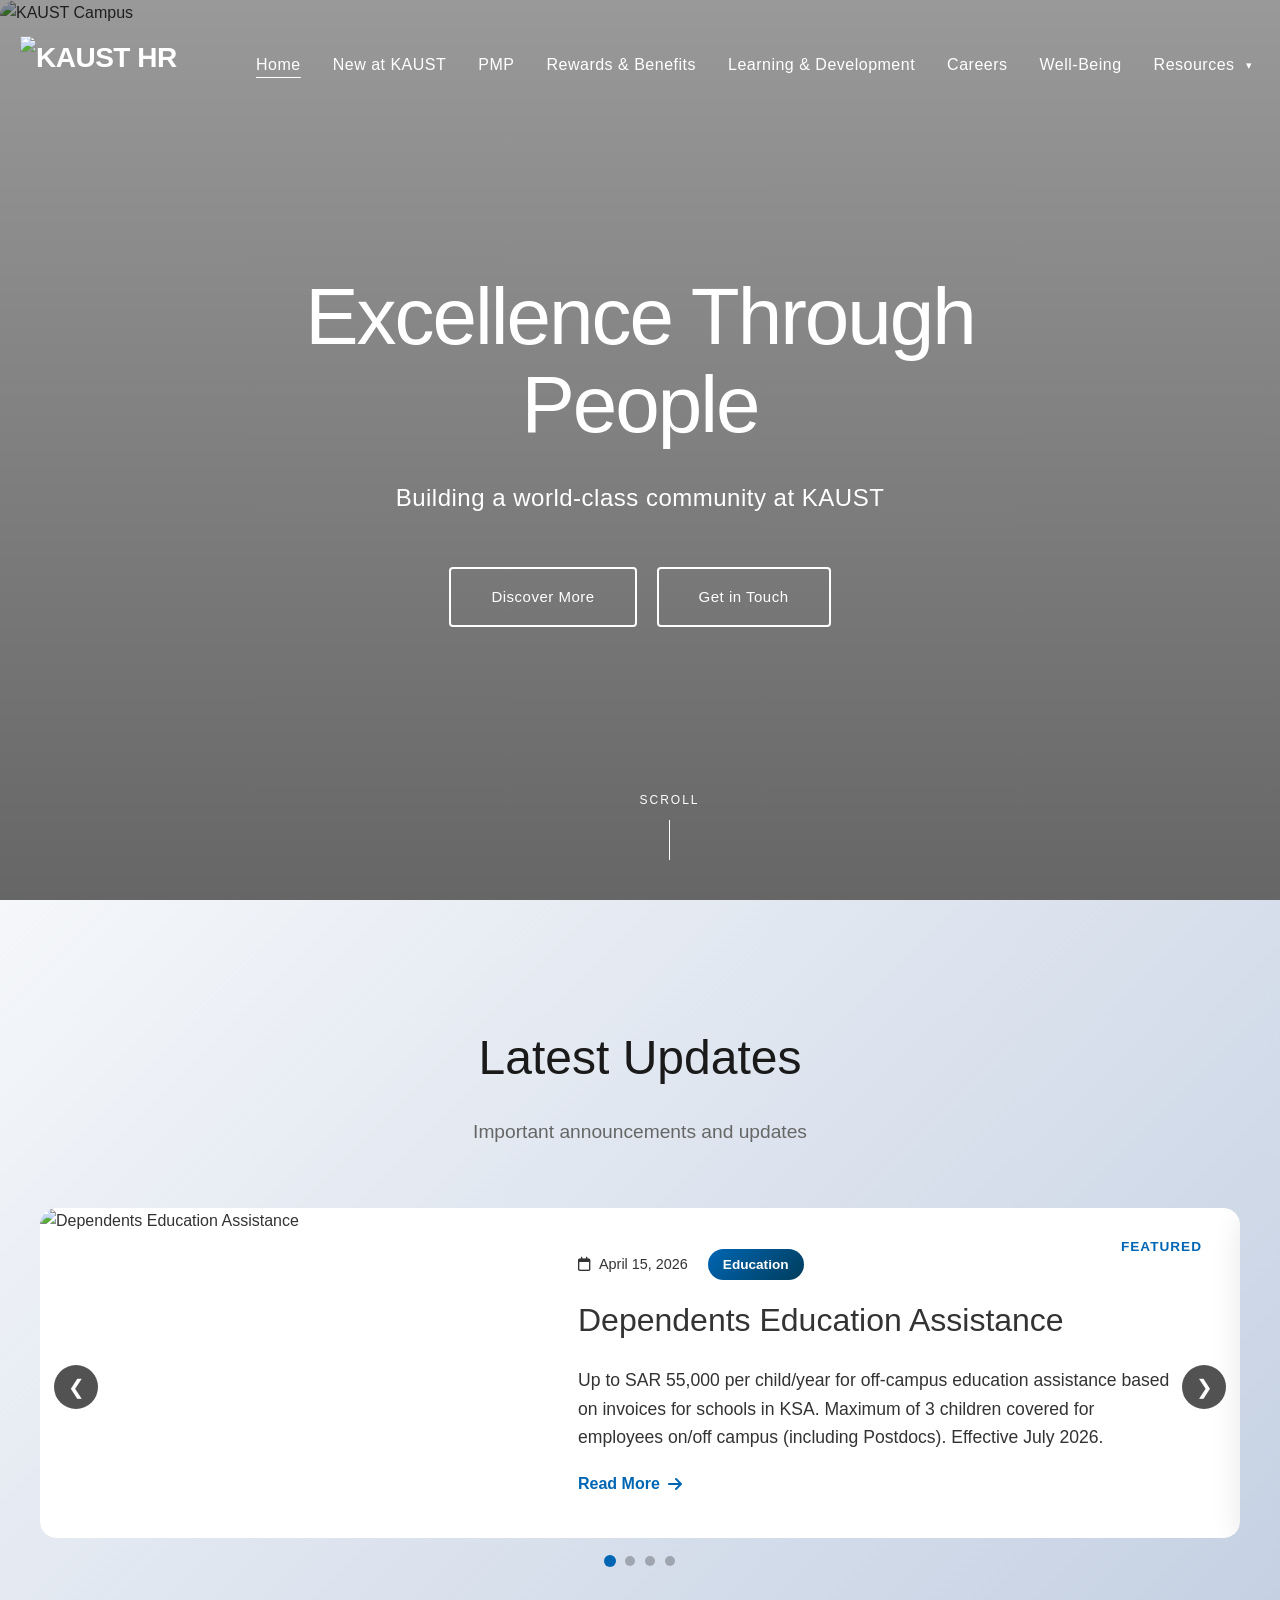
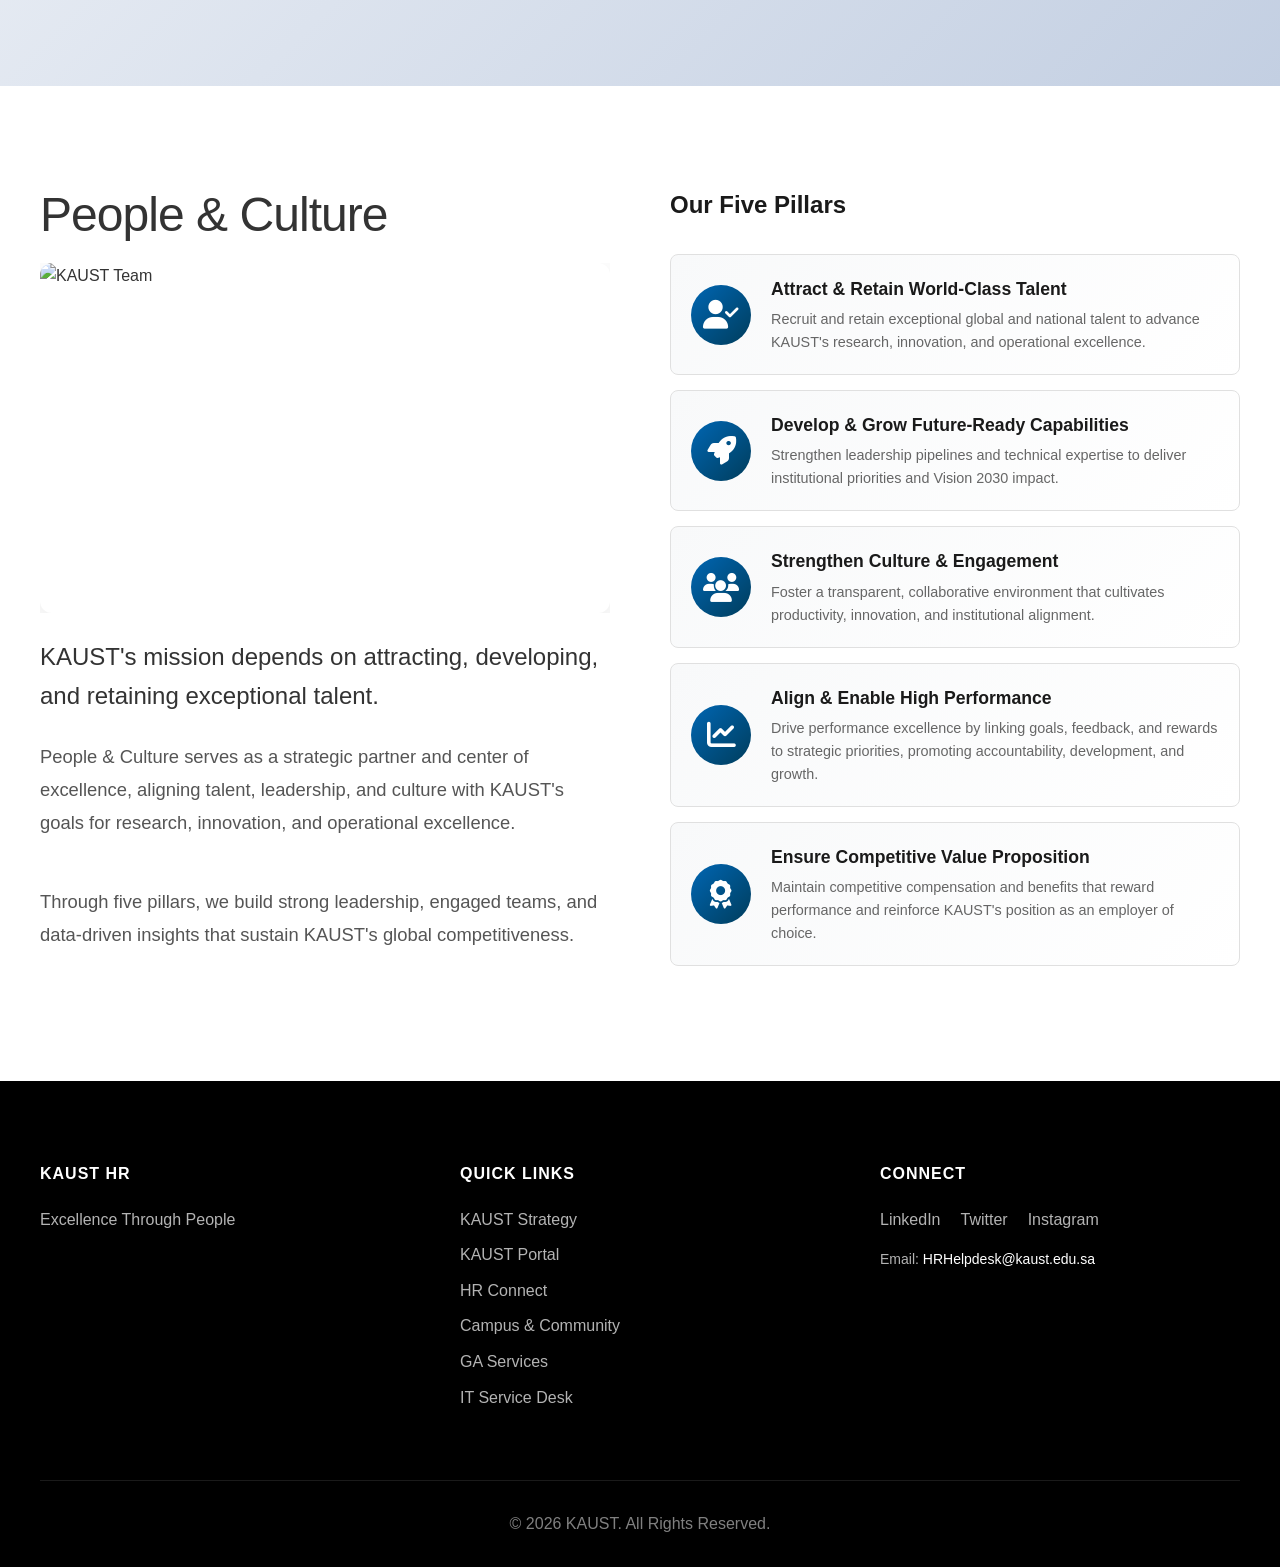
==== index.html @ c0e27697 "Add files via upload" ====
<!DOCTYPE html>
<html lang="en">
<head>
    <meta charset="UTF-8">
    <meta name="viewport" content="width=device-width, initial-scale=1.0">
    <meta name="description" content="KAUST Human Resources - Excellence Through People">
    <title>KAUST HR | Excellence Through People</title>
    <link rel="stylesheet" href="assets/css/style.css">
    <link rel="stylesheet" href="https://cdnjs.cloudflare.com/ajax/libs/font-awesome/6.4.0/css/all.min.css">
    <link href="https://unpkg.com/aos@2.3.1/dist/aos.css" rel="stylesheet">
</head>
<body>
    <!-- Navigation -->
    <nav class="nav" id="navbar">
        <div class="nav-container">
            <a href="index.html" class="nav-logo"><img src="https://hr.kaust.edu.sa/wp-content/uploads/2020/01/HR_170803_Human-Resources-Logo-Lockup_Colored-e1578895848837.png" alt="KAUST HR" class="nav-logo-img"></a>
            <button class="nav-toggle" id="nav-toggle">
                <span></span>
                <span></span>
                <span></span>
            </button>
            <ul class="nav-menu" id="nav-menu">
                <li><a href="index.html" class="nav-link active">Home</a></li>
                <li><a href="new-at-kaust.html" class="nav-link">New at KAUST</a></li>
                <li><a href="performance-management.html" class="nav-link">PMP</a></li>
                <li><a href="rewards-benefits.html" class="nav-link">Rewards & Benefits</a></li>
                <li><a href="learning-development.html" class="nav-link">Learning & Development</a></li>
                <li><a href="careers.html" class="nav-link">Careers</a></li>
                <li><a href="well-being.html" class="nav-link">Well-Being</a></li>
                <li class="nav-item-dropdown">
                    <button type="button" class="nav-link nav-dropdown-btn" id="resources-toggle" aria-expanded="false" aria-controls="resources-panel" aria-haspopup="true">
                        Resources <span class="nav-dropdown-chevron" aria-hidden="true">▾</span>
                    </button>
                    <div class="nav-dropdown-panel" id="resources-panel" aria-label="Resources">
                        <div class="nav-dropdown-panel-inner">
                            <a href="hr-business-partners.html" class="nav-dropdown-item">HR Business Partners</a>
                            <a href="departments.html" class="nav-dropdown-item">HR Function</a>
                            <a href="manager-development.html" class="nav-dropdown-item">Manager Development</a>
                        </div>
                    </div>
                </li>
            </ul>
        </div>
    </nav>

    <!-- Hero Section -->
    <section class="hero">
        <div class="hero-background">
            <img src="pics_provided/54954809521_756c3fc832_o.jpg" alt="KAUST Campus" class="hero-img">
            <div class="hero-overlay"></div>
        </div>
        <div class="hero-content">
            <h1 class="hero-title" data-aos="fade-up" data-aos-duration="1200">Excellence Through People</h1>
            <p class="hero-subtitle" data-aos="fade-up" data-aos-delay="300" data-aos-duration="1200">
                Building a world-class community at KAUST
            </p>
            <div class="hero-cta" data-aos="fade-up" data-aos-delay="600">
                <a href="#discover" class="btn btn-primary">Discover More</a>
                <a href="mailto:HRHelpdesk@kaust.edu.sa" class="btn btn-outline">Get in Touch</a>
            </div>
        </div>
        <div class="scroll-indicator" data-aos="fade-in" data-aos-delay="1200">
            <span>Scroll</span>
            <div class="scroll-line"></div>
        </div>
    </section>

    <!-- Announcements Section -->
    <section class="announcements-section">
        <div class="container">
            <div class="section-header" data-aos="fade-up">
                <h2>Latest Updates</h2>
                <p>Important announcements and updates</p>
            </div>

            <div class="rewards-carousel" id="rewards-updates-carousel" aria-label="Latest updates carousel">
                <button class="rewards-carousel-btn prev" type="button" aria-label="Previous update">&#10094;</button>
                <div class="rewards-carousel-viewport">
                    <div class="rewards-carousel-track">
                <!-- Featured Announcement -->
                <div class="announcement-card featured" data-aos="fade-up">
                    <div class="announcement-badge">Featured</div>
                    <div class="announcement-image">
                        <img src="pics_provided/42330989292_1ba2d6c37a_o.jpg" alt="Dependents Education Assistance">
                    </div>
                    <div class="announcement-content">
                        <div class="announcement-meta">
                            <span class="date"><i class="far fa-calendar"></i> April 15, 2026</span>
                            <span class="category">Education</span>
                        </div>
                        <h3>Dependents Education Assistance</h3>
                        <p>Up to SAR 55,000 per child/year for off-campus education assistance based on invoices for schools in KSA. Maximum of 3 children covered for employees on/off campus (including Postdocs). Effective July 2026.</p>
                        <a href="#" class="read-more">Read More <i class="fas fa-arrow-right"></i></a>
                    </div>
                </div>

                <!-- Regular Announcements -->
                <div class="announcement-card" data-aos="fade-up" data-aos-delay="100">
                    <div class="announcement-image">
                        <img src="pics_provided/53577226567_39f76f0c1a_o.jpg" alt="Parents Medical Insurance">
                    </div>
                    <div class="announcement-content">
                        <div class="announcement-meta">
                            <span class="date"><i class="far fa-calendar"></i> April 15, 2026</span>
                            <span class="category">Healthcare</span>
                        </div>
                        <h3>Parents Medical Insurance</h3>
                        <p>Effective July 2026, full local BUPA coverage for parents of KAUST full-time Saudi employees residing in the Kingdom.</p>
                        <a href="#" class="read-more">Read More <i class="fas fa-arrow-right"></i></a>
                    </div>
                </div>

                <div class="announcement-card" data-aos="fade-up" data-aos-delay="200">
                    <div class="announcement-image">
                        <img src="pics_provided/13305432224_5dd9b2866d_o.jpg" alt="Savings Program">
                    </div>
                    <div class="announcement-content">
                        <div class="announcement-meta">
                            <span class="date"><i class="far fa-calendar"></i> April 15, 2026</span>
                            <span class="category">Financial</span>
                        </div>
                        <h3>Savings Program</h3>
                        <p>KAUST's contribution will now be paid annually as a lumpsum starting July 2027. Effective July 2026, no more monthly deductions.</p>
                        <a href="#" class="read-more">Read More <i class="fas fa-arrow-right"></i></a>
                    </div>
                </div>

                <div class="announcement-card" data-aos="fade-up" data-aos-delay="300">
                    <div class="announcement-image">
                        <img src="pics_provided/20842800563_2422efbf2f_o.jpg" alt="Competitive Adjustment Allowance">
                    </div>
                    <div class="announcement-content">
                        <div class="announcement-meta">
                            <span class="date"><i class="far fa-calendar"></i> April 15, 2026</span>
                            <span class="category">Compensation</span>
                        </div>
                        <h3>Competitive Adjustment Allowance</h3>
                        <p>Eligible employees receive a 30% allowance regardless of nationality. Mid-point cap removed. Effective July 1, 2026.</p>
                        <a href="#" class="read-more">Read More <i class="fas fa-arrow-right"></i></a>
                    </div>
                </div>
                    </div>
                </div>
                <button class="rewards-carousel-btn next" type="button" aria-label="Next update">&#10095;</button>
                <div class="rewards-carousel-dots" aria-label="Carousel pagination"></div>
            </div>
        </div>
    </section>

    <!-- People & Culture Section -->
    <section class="vision" id="discover" style="padding: 100px 0;">
        <div class="container">
            <div style="display: grid; grid-template-columns: 1fr 1fr; gap: 60px; align-items: stretch;">
                
                <!-- Left Column: People & Culture -->
                <div data-aos="fade-right" data-aos-duration="1000">
                    <h2 class="section-title" style="margin-bottom: 20px;">People & Culture</h2>
                    
                    <!-- Image after header -->
                    <div class="vision-image" style="margin-bottom: 25px; height: 350px; overflow: hidden;">
                        <img src="pics_provided/52717176810_f74d5f300f_o.jpg" alt="KAUST Team" style="width: 100%; height: 100%; object-fit: cover; border-radius: 12px; box-shadow: 0 10px 40px rgba(0,0,0,0.1);">
                    </div>
                    
                    <p class="section-lead" style="margin-bottom: 25px;">
                        KAUST's mission depends on attracting, developing, and retaining exceptional talent.
                    </p>
                    
                    <p style="font-size: 1.15rem; line-height: 1.8; color: #555; margin-bottom: 20px;">
                        People & Culture serves as a strategic partner and center of excellence, aligning talent, leadership, and culture with KAUST's goals for research, innovation, and operational excellence.
                    </p>
                    
                    <br>
                    
                    <p style="font-size: 1.15rem; line-height: 1.8; color: #555; margin-bottom: 30px;">
                        Through five pillars, we build strong leadership, engaged teams, and data-driven insights that sustain KAUST's global competitiveness.
                    </p>
                </div>

                <!-- Right Column: Five Pillars -->
                <div data-aos="fade-left" data-aos-duration="1000">
                    <h3 style="font-size: 1.5rem; margin-bottom: 30px; color: #1a1a1a; font-weight: 600;">Our Five Pillars</h3>
                    
                    <!-- Pillar 1 -->
                    <div style="display: flex; align-items: center; gap: 20px; padding: 20px; background: linear-gradient(135deg, #f8f9fa 0%, #ffffff 100%); border: 1px solid #e0e0e0; border-radius: 8px; margin-bottom: 15px; transition: all 0.3s ease;">
                        <div class="benefit-icon" style="margin: 0; width: 60px; height: 60px; min-width: 60px;">
                            <i class="fas fa-user-check" style="font-size: 1.8rem; color: #fff;"></i>
                        </div>
                        <div style="flex: 1;">
                            <h4 style="font-size: 1.1rem; margin-bottom: 5px; color: #1a1a1a; font-weight: 600;">Attract & Retain World-Class Talent</h4>
                            <p style="margin: 0; font-size: 0.9rem; line-height: 1.6; color: #666;">Recruit and retain exceptional global and national talent to advance KAUST's research, innovation, and operational excellence.</p>
                        </div>
                    </div>

                    <!-- Pillar 2 -->
                    <div style="display: flex; align-items: center; gap: 20px; padding: 20px; background: linear-gradient(135deg, #f8f9fa 0%, #ffffff 100%); border: 1px solid #e0e0e0; border-radius: 8px; margin-bottom: 15px; transition: all 0.3s ease;">
                        <div class="benefit-icon" style="margin: 0; width: 60px; height: 60px; min-width: 60px;">
                            <i class="fas fa-rocket" style="font-size: 1.8rem; color: #fff;"></i>
                        </div>
                        <div style="flex: 1;">
                            <h4 style="font-size: 1.1rem; margin-bottom: 5px; color: #1a1a1a; font-weight: 600;">Develop & Grow Future-Ready Capabilities</h4>
                            <p style="margin: 0; font-size: 0.9rem; line-height: 1.6; color: #666;">Strengthen leadership pipelines and technical expertise to deliver institutional priorities and Vision 2030 impact.</p>
                        </div>
                    </div>

                    <!-- Pillar 3 -->
                    <div style="display: flex; align-items: center; gap: 20px; padding: 20px; background: linear-gradient(135deg, #f8f9fa 0%, #ffffff 100%); border: 1px solid #e0e0e0; border-radius: 8px; margin-bottom: 15px; transition: all 0.3s ease;">
                        <div class="benefit-icon" style="margin: 0; width: 60px; height: 60px; min-width: 60px;">
                            <i class="fas fa-users" style="font-size: 1.8rem; color: #fff;"></i>
                        </div>
                        <div style="flex: 1;">
                            <h4 style="font-size: 1.1rem; margin-bottom: 5px; color: #1a1a1a; font-weight: 600;">Strengthen Culture & Engagement</h4>
                            <p style="margin: 0; font-size: 0.9rem; line-height: 1.6; color: #666;">Foster a transparent, collaborative environment that cultivates productivity, innovation, and institutional alignment.</p>
                        </div>
                    </div>

                    <!-- Pillar 4 -->
                    <div style="display: flex; align-items: center; gap: 20px; padding: 20px; background: linear-gradient(135deg, #f8f9fa 0%, #ffffff 100%); border: 1px solid #e0e0e0; border-radius: 8px; margin-bottom: 15px; transition: all 0.3s ease;">
                        <div class="benefit-icon" style="margin: 0; width: 60px; height: 60px; min-width: 60px;">
                            <i class="fas fa-chart-line" style="font-size: 1.8rem; color: #fff;"></i>
                        </div>
                        <div style="flex: 1;">
                            <h4 style="font-size: 1.1rem; margin-bottom: 5px; color: #1a1a1a; font-weight: 600;">Align & Enable High Performance</h4>
                            <p style="margin: 0; font-size: 0.9rem; line-height: 1.6; color: #666;">Drive performance excellence by linking goals, feedback, and rewards to strategic priorities, promoting accountability, development, and growth.</p>
                        </div>
                    </div>

                    <!-- Pillar 5 -->
                    <div style="display: flex; align-items: center; gap: 20px; padding: 20px; background: linear-gradient(135deg, #f8f9fa 0%, #ffffff 100%); border: 1px solid #e0e0e0; border-radius: 8px; transition: all 0.3s ease;">
                        <div class="benefit-icon" style="margin: 0; width: 60px; height: 60px; min-width: 60px;">
                            <i class="fas fa-award" style="font-size: 1.8rem; color: #fff;"></i>
                        </div>
                        <div style="flex: 1;">
                            <h4 style="font-size: 1.1rem; margin-bottom: 5px; color: #1a1a1a; font-weight: 600;">Ensure Competitive Value Proposition</h4>
                            <p style="margin: 0; font-size: 0.9rem; line-height: 1.6; color: #666;">Maintain competitive compensation and benefits that reward performance and reinforce KAUST's position as an employer of choice.</p>
                        </div>
                    </div>

                </div>

            </div>
        </div>
    </section>

    <!-- Footer -->
    <footer class="footer">
        <div class="container">
            <div class="footer-content">
                <div class="footer-section">
                    <h4>KAUST HR</h4>
                    <p>Excellence Through People</p>
                </div>
                <div class="footer-section">
                    <h4>Quick Links</h4>
                    <ul>
                        <li><a href="https://www.kaust.edu.sa/en/about/our-strategy" target="_blank" rel="noopener">KAUST Strategy</a></li>
                        <li><a href="https://portal.kaust.edu.sa/site" target="_blank" rel="noopener">KAUST Portal</a></li>
                        <li><a href="https://aymwbbfor.accounts.ondemand.com/saml2/idp/sso?sp=https://www.successfactors.eu/kingabdull" target="_blank" rel="noopener">HR Connect</a></li>
                        <li><a href="https://cc.kaust.edu.sa/" target="_blank" rel="noopener">Campus & Community</a></li>
                        <li><a href="https://ga.kaust.edu.sa/" target="_blank" rel="noopener">GA Services</a></li>
                        <li><a href="https://servicedesk.kaust.edu.sa/" target="_blank" rel="noopener">IT Service Desk</a></li>
                    </ul>
                </div>
                <div class="footer-section">
                    <h4>Connect</h4>
                    <div class="social-links">
                        <a href="https://www.linkedin.com/school/kaust/" target="_blank">LinkedIn</a>
                        <a href="https://twitter.com/kaust_news" target="_blank">Twitter</a>
                        <a href="https://www.instagram.com/kaustofficial/" target="_blank">Instagram</a>
                    </div>
                    <p class="footer-email">Email: <a href="mailto:HRHelpdesk@kaust.edu.sa">HRHelpdesk@kaust.edu.sa</a></p>
                </div>
            </div>
            <div class="footer-bottom">
                <p>&copy; 2026 KAUST. All Rights Reserved.</p>
            </div>
        </div>
    </footer>

    <script src="https://unpkg.com/aos@2.3.1/dist/aos.js"></script>
    <script src="assets/js/main.js"></script>
</body>
</html>
---- assets/css/style.css ----
/* ===========================
   KAUST HR - Modern Design
   WordPress Compatible
   =========================== */

/* CSS Variables */
:root {
    --primary-color: #000000;
    --secondary-color: #ffffff;
    --accent-color: #1a1a1a;
    --text-color: #333333;
    --text-light: #666666;
    --text-dark: #1a1a1a;
    --bg-light: #f8f8f8;
    --border-color: #e0e0e0;
    --transition: all 0.4s cubic-bezier(0.4, 0, 0.2, 1);
    --img-radius: 16px;
}

/* Reset & Base */
* {
    margin: 0;
    padding: 0;
    box-sizing: border-box;
}

html {
    scroll-behavior: smooth;
    font-size: 16px;
}

body {
    font-family: -apple-system, BlinkMacSystemFont, 'Segoe UI', Roboto, Oxygen, Ubuntu, Cantarell, sans-serif;
    line-height: 1.6;
    color: var(--text-color);
    overflow-x: hidden;
}

img {
    max-width: 100%;
    height: auto;
    display: block;
    border-radius: var(--img-radius);
}

.nav-logo-img,
.nav-logo img {
    border-radius: 0;
}

a {
    text-decoration: none;
    color: inherit;
}

.container {
    max-width: 1400px;
    margin: 0 auto;
    padding: 0 40px;
}

/* ========== NAVIGATION ========== */
.nav {
    position: fixed;
    top: 0;
    width: 100%;
    z-index: 1000;
    padding: 36px 0;
    transition: var(--transition);
}

.nav.scrolled {
    background: rgba(255, 255, 255, 0.95);
    backdrop-filter: blur(10px);
    padding: 24px 0;
    box-shadow: 0 2px 20px rgba(0, 0, 0, 0.05);
}

.nav-container {
    max-width: 1400px;
    margin: 0 auto;
    padding: 0 28px;
    display: flex;
    justify-content: space-between;
    align-items: center;
}

.nav-logo {
    font-size: 28px;
    font-weight: 780;
    letter-spacing: -0.5px;
    color: var(--secondary-color);
    transition: var(--transition);
    display: inline-flex;
    align-items: center;
    margin-left: -8px;
}

.nav.scrolled .nav-logo {
    color: var(--primary-color);
}

.nav-logo-img {
    height: 58px;
    width: auto;
    display: block;
}

.nav-menu {
    display: flex;
    list-style: none;
    gap: 32px;
    align-items: center;
    flex-wrap: nowrap;
}

.nav-link {
    font-size: 16px;
    font-weight: 500;
    color: var(--secondary-color);
    position: relative;
    transition: var(--transition);
    letter-spacing: 0.5px;
}

.nav.scrolled .nav-link {
    color: var(--text-color);
}

.nav-link::after {
    content: '';
    position: absolute;
    bottom: -5px;
    left: 0;
    width: 0;
    height: 1px;
    background: currentColor;
    transition: var(--transition);
}

.nav-link:hover::after,
.nav-link.active::after {
    width: 100%;
}

.nav-toggle {
    display: none;
    flex-direction: column;
    gap: 5px;
    background: none;
    border: none;
    cursor: pointer;
}

.nav-toggle span {
    width: 25px;
    height: 2px;
    background: var(--secondary-color);
    transition: var(--transition);
}

.nav.scrolled .nav-toggle span {
    background: var(--primary-color);
}

/* Resources dropdown (full-width, centered links) */
.nav-item-dropdown {
    position: relative;
    display: flex;
    align-items: center;
}

.nav-dropdown-btn {
    font-family: inherit;
    font-size: 16px;
    font-weight: 500;
    letter-spacing: 0.5px;
    background: none;
    border: none;
    cursor: pointer;
    padding: 0;
    position: relative;
    color: var(--secondary-color);
    transition: var(--transition);
}

.nav.scrolled .nav-dropdown-btn {
    color: var(--text-color);
}

.nav-dropdown-btn::after {
    content: '';
    position: absolute;
    bottom: -5px;
    left: 0;
    width: 0;
    height: 1px;
    background: currentColor;
    transition: var(--transition);
}

.nav-dropdown-btn:hover::after,
.nav-dropdown-btn.active::after,
.nav-dropdown-btn[aria-expanded="true"]::after {
    width: 100%;
}

.nav-dropdown-btn .nav-dropdown-chevron {
    display: inline-block;
    margin-left: 6px;
    font-size: 11px;
    vertical-align: middle;
    transition: transform 0.25s ease;
}

.nav-dropdown-btn[aria-expanded="true"] .nav-dropdown-chevron {
    transform: rotate(180deg);
}

.nav-dropdown-panel {
    position: fixed;
    left: 0;
    right: 0;
    z-index: 999;
    background: rgba(255, 255, 255, 0.98);
    backdrop-filter: blur(12px);
    box-shadow: 0 16px 40px rgba(0, 0, 0, 0.08);
    padding: 28px 28px 32px;
    opacity: 0;
    visibility: hidden;
    transform: translateY(-10px);
    pointer-events: none;
    transition: opacity 0.3s ease, transform 0.3s ease, visibility 0.3s;
}

.nav-dropdown-panel.is-open {
    opacity: 1;
    visibility: visible;
    transform: translateY(0);
    pointer-events: auto;
}

.nav-dropdown-panel-inner {
    max-width: 1400px;
    margin: 0 auto;
    display: flex;
    justify-content: center;
    align-items: center;
    gap: 48px;
    flex-wrap: wrap;
}

.nav-dropdown-item {
    font-size: 15px;
    font-weight: 500;
    color: var(--text-color);
    letter-spacing: 0.4px;
    padding: 10px 8px;
    position: relative;
    transition: var(--transition);
}

.nav-dropdown-item::after {
    content: '';
    position: absolute;
    bottom: 4px;
    left: 8px;
    right: 8px;
    height: 1px;
    background: currentColor;
    transform: scaleX(0);
    transition: transform 0.3s ease;
}

.nav-dropdown-item:hover,
.nav-dropdown-item:focus-visible,
.nav-dropdown-item.active {
    color: var(--primary-color);
}

.nav-dropdown-item:hover::after,
.nav-dropdown-item:focus-visible::after,
.nav-dropdown-item.active::after {
    transform: scaleX(1);
}


/* ========== HERO SECTION ========== */
.hero {
    position: relative;
    height: 100vh;
    display: flex;
    align-items: center;
    justify-content: center;
    overflow: hidden;
}

.hero-background {
    position: absolute;
    top: 0;
    left: 0;
    width: 100%;
    height: 100%;
}

.hero-img {
    width: 100%;
    height: 100%;
    object-fit: cover;
    object-position: center;
}

.hero-overlay {
    position: absolute;
    top: 0;
    left: 0;
    width: 100%;
    height: 100%;
    background: linear-gradient(to bottom, rgba(0,0,0,0.4), rgba(0,0,0,0.6));
}

.hero-content {
    position: relative;
    z-index: 10;
    text-align: center;
    color: var(--secondary-color);
    max-width: 900px;
    padding: 0 20px;
}

.hero-title {
    font-size: clamp(40px, 7vw, 80px);
    font-weight: 300;
    letter-spacing: -2px;
    margin-bottom: 30px;
    line-height: 1.1;
}

.hero-subtitle {
    font-size: clamp(18px, 2vw, 24px);
    font-weight: 300;
    margin-bottom: 50px;
    opacity: 0.9;
    letter-spacing: 0.5px;
}

.hero-cta {
    display: flex;
    gap: 20px;
    justify-content: center;
    flex-wrap: wrap;
}

.btn {
    padding: 16px 40px;
    font-size: 15px;
    font-weight: 500;
    border: none;
    cursor: pointer;
    transition: var(--transition);
    letter-spacing: 0.5px;
    display: inline-block;
}

.btn-primary {
    background: transparent;
    color: var(--secondary-color);
    border: 2px solid var(--secondary-color);
    border-radius: 4px;
}

.btn-primary:hover {
    background: var(--secondary-color);
    color: var(--primary-color);
    transform: translateY(-2px);
    box-shadow: 0 4px 12px rgba(255, 255, 255, 0.3);
}

.btn-outline {
    background: transparent;
    color: var(--secondary-color);
    border: 2px solid var(--secondary-color);
    border-radius: 4px;
}

.btn-outline:hover {
    background: var(--secondary-color);
    color: var(--primary-color);
    transform: translateY(-2px);
    box-shadow: 0 4px 12px rgba(255, 255, 255, 0.3);
}

.btn-block {
    width: 100%;
}

/* Hero Inner (for sub-pages) */
.hero-inner {
    position: relative;
    height: 70vh;
    min-height: 500px;
    display: flex;
    align-items: center;
    justify-content: center;
    overflow: hidden;
}

.hero-inner .hero-background {
    position: absolute;
    top: 0;
    left: 0;
    width: 100%;
    height: 100%;
}

.hero-inner .hero-background img {
    width: 100%;
    height: 100%;
    object-fit: cover;
}

.hero-inner .overlay {
    position: absolute;
    top: 0;
    left: 0;
    width: 100%;
    height: 100%;
    background: linear-gradient(135deg, rgba(0,0,0,0.6), rgba(30,60,114,0.7));
}

.hero-inner .hero-content {
    position: relative;
    z-index: 10;
    text-align: center;
    color: white;
    max-width: 900px;
    padding: 0 20px;
}

.hero-inner .hero-content h1 {
    font-size: clamp(40px, 6vw, 70px);
    font-weight: 300;
    letter-spacing: -1px;
    margin-bottom: 20px;
    line-height: 1.2;
}

.hero-inner .hero-content .subtitle {
    font-size: clamp(24px, 3vw, 36px);
    font-weight: 600;
    margin-bottom: 40px;
    opacity: 1;
    text-shadow: 0 2px 8px rgba(0, 0, 0, 0.3);
}

.hero-inner .cta-button {
    display: inline-flex;
    align-items: center;
    gap: 12px;
    padding: 16px 35px;
    background: transparent;
    color: var(--secondary-color);
    text-decoration: none;
    border: 2px solid var(--secondary-color);
    border-radius: 4px;
    font-weight: 600;
    font-size: 1.05rem;
    transition: all 0.3s ease;
}

.cta-button {
    display: inline-flex;
    align-items: center;
    gap: 12px;
    padding: 16px 35px;
    background: var(--primary-color);
    color: #fff;
    text-decoration: none;
    border: 2px solid var(--primary-color);
    border-radius: 4px;
    font-weight: 600;
    font-size: 1.05rem;
    transition: all 0.3s ease;
}

.cta-button:hover {
    background: var(--secondary-color);
    color: var(--primary-color);
    border-color: var(--secondary-color);
    transform: translateY(-2px);
    box-shadow: 0 4px 12px rgba(0, 102, 179, 0.3);
}

.cta-button i {
    transition: transform 0.3s ease;
}

.cta-button:hover i {
    transform: translateX(5px);
}

.hero-inner .cta-button:hover {
    background: var(--secondary-color);
    color: var(--primary-color);
    transform: translateY(-2px);
    box-shadow: 0 4px 12px rgba(255, 255, 255, 0.3);
}

.hero-inner .cta-button i {
    transition: transform 0.3s ease;
}

.hero-inner .cta-button:hover i {
    transform: translateX(5px);
}

.scroll-indicator {
    position: absolute;
    bottom: 40px;
    left: 50%;
    transform: translateX(-50%);
    display: flex;
    flex-direction: column;
    align-items: center;
    gap: 10px;
    color: var(--secondary-color);
    font-size: 12px;
    letter-spacing: 2px;
    text-transform: uppercase;
}

.scroll-line {
    width: 1px;
    height: 40px;
    background: var(--secondary-color);
    animation: scrollAnimation 2s infinite;
}

@keyframes scrollAnimation {
    0%, 100% { opacity: 0; transform: translateY(0); }
    50% { opacity: 1; transform: translateY(10px); }
}

/* ========== SECTIONS ========== */
section {
    padding: 120px 0;
}

.section-title {
    font-size: clamp(32px, 5vw, 56px);
    font-weight: 300;
    letter-spacing: -1px;
    margin-bottom: 60px;
    line-height: 1.2;
}

.section-lead {
    font-size: clamp(18px, 2vw, 24px);
    font-weight: 300;
    line-height: 1.6;
    margin-bottom: 30px;
    color: var(--text-color);
}

.text-center {
    text-align: center;
}

/* Section Header */
.section-header {
    text-align: center;
    margin-bottom: 60px;
}

.section-header h2 {
    font-size: clamp(32px, 5vw, 48px);
    font-weight: 300;
    margin-bottom: 20px;
    color: #1a1a1a;
}

.section-header p {
    font-size: 1.2rem;
    color: #666;
    max-width: 700px;
    margin: 0 auto;
}

/* ========== VISION SECTION ========== */
.vision {
    background: var(--secondary-color);
}

.vision-content {
    display: grid;
    grid-template-columns: 1fr 1fr;
    gap: 100px;
    align-items: center;
}

.vision-text p:not(.section-lead) {
    margin-bottom: 20px;
    color: var(--text-light);
    line-height: 1.8;
}

.vision-image img {
    width: 100%;
    height: 600px;
    object-fit: cover;
}

/* ========== SERVICES GRID ========== */
.services {
    background: #f8f8f8;
}

.services-grid {
    display: grid;
    grid-template-columns: repeat(auto-fit, minmax(350px, 1fr));
    gap: 40px;
    margin-top: 60px;
}

.service-card {
    position: relative;
    overflow: hidden;
    cursor: pointer;
    display: block;
    background: var(--secondary-color);
    transition: var(--transition);
    border-radius: var(--img-radius);
}

.service-image {
    position: relative;
    height: 400px;
    overflow: hidden;
}

.service-image img {
    width: 100%;
    height: 100%;
    object-fit: cover;
    transition: transform 0.6s cubic-bezier(0.4, 0, 0.2, 1);
}

.service-overlay {
    position: absolute;
    top: 0;
    left: 0;
    width: 100%;
    height: 100%;
    background: linear-gradient(to bottom, transparent, rgba(0,0,0,0.7));
    transition: var(--transition);
}

.service-card:hover .service-image img {
    transform: scale(1.05);
}

.service-content {
    padding: 30px;
    position: relative;
}

.service-content h3 {
    font-size: 24px;
    font-weight: 500;
    margin-bottom: 10px;
    letter-spacing: -0.5px;
}

.service-content p {
    color: var(--text-light);
    margin-bottom: 20px;
}

.service-arrow {
    font-size: 24px;
    opacity: 0;
    transform: translateX(-10px);
    transition: var(--transition);
}

.service-card:hover .service-arrow {
    opacity: 1;
    transform: translateX(0);
}

/* ========== STATS SECTION ========== */
.stats {
    position: relative;
    padding: 150px 0;
    color: var(--secondary-color);
}

.stats-background {
    position: absolute;
    top: 0;
    left: 0;
    width: 100%;
    height: 100%;
}

.stats-background img {
    width: 100%;
    height: 100%;
    object-fit: cover;
}

.stats-overlay {
    position: absolute;
    top: 0;
    left: 0;
    width: 100%;
    height: 100%;
    background: rgba(0, 0, 0, 0.7);
}

.stats-grid {
    position: relative;
    z-index: 10;
    display: grid;
    grid-template-columns: repeat(auto-fit, minmax(200px, 1fr));
    gap: 60px;
    text-align: center;
}

.stat-number {
    font-size: clamp(36px, 5vw, 60px);
    font-weight: 300;
    letter-spacing: -1px;
    margin-bottom: 10px;
}

.stat-label {
    font-size: 16px;
    letter-spacing: 1px;
    text-transform: uppercase;
    opacity: 0.9;
}

/* ========== VALUES SECTION ========== */
.values {
    background: var(--secondary-color);
}

.values-grid {
    display: grid;
    grid-template-columns: repeat(auto-fit, minmax(300px, 1fr));
    gap: 60px;
    margin-top: 60px;
}

.value-card {
    text-align: center;
}

.value-icon {
    width: 80px;
    height: 80px;
    margin: 0 auto 30px;
    display: flex;
    align-items: center;
    justify-content: center;
    border: 1px solid var(--border-color);
    border-radius: 50%;
}

.value-icon svg {
    width: 32px;
    height: 32px;
}

.value-card h3 {
    font-size: 24px;
    font-weight: 500;
    margin-bottom: 15px;
    letter-spacing: -0.5px;
}

.value-card p {
    color: var(--text-light);
    line-height: 1.6;
}

/* ========== CONTACT SECTION ========== */
.contact {
    background: #f8f8f8;
}

.contact-content {
    display: grid;
    grid-template-columns: 1fr 1fr;
    gap: 100px;
}

.contact-info h2 {
    font-size: clamp(32px, 5vw, 48px);
    font-weight: 300;
    margin-bottom: 20px;
    letter-spacing: -1px;
}

.contact-lead {
    font-size: 18px;
    color: var(--text-light);
    margin-bottom: 40px;
    line-height: 1.6;
}

.contact-details {
    display: flex;
    flex-direction: column;
    gap: 30px;
}

.contact-item {
    display: flex;
    gap: 20px;
}

.contact-icon {
    font-size: 24px;
    width: 50px;
    height: 50px;
    display: flex;
    align-items: center;
    justify-content: center;
    border: 1px solid var(--border-color);
    border-radius: 50%;
    flex-shrink: 0;
}

.contact-item h4 {
    font-size: 14px;
    text-transform: uppercase;
    letter-spacing: 1px;
    margin-bottom: 5px;
    font-weight: 600;
}

.contact-item a {
    color: var(--text-color);
    transition: var(--transition);
}

.contact-item a:hover {
    color: var(--primary-color);
}

.contact-form {
    display: flex;
    flex-direction: column;
    gap: 20px;
}

.contact-form input,
.contact-form textarea {
    padding: 16px 20px;
    border: 1px solid var(--border-color);
    background: var(--secondary-color);
    font-size: 15px;
    font-family: inherit;
    transition: var(--transition);
}

.contact-form input:focus,
.contact-form textarea:focus {
    outline: none;
    border-color: var(--primary-color);
}

.contact-form textarea {
    resize: vertical;
    min-height: 150px;
}

/* ========== FOOTER ========== */
.footer {
    background: var(--primary-color);
    color: var(--secondary-color);
    padding: 80px 0 30px;
}

.footer-content {
    display: grid;
    grid-template-columns: repeat(auto-fit, minmax(250px, 1fr));
    gap: 60px;
    margin-bottom: 60px;
}

.footer-section h4 {
    font-size: 16px;
    font-weight: 600;
    margin-bottom: 20px;
    letter-spacing: 1px;
    text-transform: uppercase;
}

.footer-section p {
    color: rgba(255, 255, 255, 0.7);
    line-height: 1.6;
}

.footer-section ul {
    list-style: none;
}

.footer-section ul li {
    margin-bottom: 10px;
}

.footer-section a {
    color: rgba(255, 255, 255, 0.7);
    transition: var(--transition);
}

.footer-section a:hover {
    color: var(--secondary-color);
}

.social-links {
    display: flex;
    gap: 20px;
}

.footer-email {
    margin-top: 16px;
    color: rgba(255, 255, 255, 0.75);
    font-size: 14px;
}

.footer-email a {
    color: var(--secondary-color);
    font-weight: 500;
}

/* Meet the Team page */
.departments-section {
    background: linear-gradient(180deg, #f4f7fa 0%, #eaf0f5 100%);
}

.departments-intro {
    max-width: 38rem;
    margin: 0 auto 4rem;
    padding: 0 1.25rem;
    text-align: center;
    background: none;
    border: none;
    border-radius: 0;
    box-shadow: none;
}

.departments-intro::before {
    content: "";
    display: block;
    width: 3rem;
    height: 3px;
    margin: 0 auto 1.75rem;
    border-radius: 2px;
    background: linear-gradient(90deg, #0066b3, #00a3a1);
}

.departments-intro .lead {
    margin: 0;
    font-size: clamp(1.2rem, 2.2vw, 1.5rem);
    line-height: 1.65;
    font-weight: 500;
    color: #142430;
    letter-spacing: -0.02em;
}

.departments-intro .departments-intro-sub {
    margin: 1.25rem 0 0;
    font-size: 1.0625rem;
    line-height: 1.75;
    color: #5c6d7a;
    font-weight: 400;
}

.departments-grid {
    gap: 24px;
    grid-template-columns: repeat(auto-fit, minmax(380px, 1fr));
    align-items: stretch;
}

@media (min-width: 992px) {
    .departments-grid {
        grid-template-columns: repeat(3, 1fr);
    }
}

.department-card {
    position: relative;
    background: #ffffff;
    border: 1px solid #e2e9ef;
    border-radius: 20px;
    padding: 26px 22px 20px;
    box-shadow: 0 10px 24px rgba(15, 40, 70, 0.05);
    display: grid;
    grid-template-rows: auto 1fr auto;
    height: 100%;
    overflow: hidden;
    transition: transform 0.3s ease, box-shadow 0.3s ease, border-color 0.3s ease;
}

.department-card::before {
    content: "";
    position: absolute;
    top: 0;
    left: 0;
    right: 0;
    height: 3px;
    background: linear-gradient(90deg, #0066b3, #00a3a1);
    opacity: 0.85;
}

.department-card:hover {
    transform: translateY(-6px);
    border-color: #bcd1de;
    box-shadow: 0 18px 32px rgba(0, 61, 92, 0.14);
}

.department-card-head {
    display: flex;
    align-items: center;
    gap: 11px;
    margin-bottom: 14px;
}

.department-icon {
    width: 44px;
    height: 44px;
    border-radius: 14px;
    display: inline-flex;
    align-items: center;
    justify-content: center;
    flex-shrink: 0;
    background: linear-gradient(135deg, rgba(0, 102, 179, 0.16), rgba(0, 163, 161, 0.18));
    color: #0066b3;
    font-size: 16px;
    box-shadow: inset 0 0 0 1px rgba(0, 102, 179, 0.12);
}

.department-card .department-card-head h3,
.resource-item.department-card .department-card-head h3 {
    font-size: 14px;
    line-height: 1.25;
    margin: 0;
    font-weight: 700;
    color: #102532;
    letter-spacing: 0.1px;
    white-space: nowrap;
    overflow: hidden;
    text-overflow: ellipsis;
}

.department-description {
    font-size: 13.5px;
    line-height: 1.7;
    margin: 0 0 16px;
    color: #4d5b67;
    font-weight: 400;
}

.department-contact {
    display: inline-flex;
    align-items: center;
    gap: 8px;
    margin: 0 !important;
    padding: 10px 14px;
    font-size: 13px;
    font-weight: 600;
    color: #007a86;
    background: #effaf9;
    border: 1px solid #cfeeec;
    border-radius: 999px;
    width: fit-content;
    max-width: 100%;
    transition: background 0.2s ease, color 0.2s ease, border-color 0.2s ease;
}

.department-contact:hover {
    background: #007a86;
    border-color: #007a86;
    color: #ffffff;
}

.department-contact i {
    font-size: 11px;
}

.department-contact span {
    overflow: hidden;
    text-overflow: ellipsis;
    white-space: nowrap;
}

.footer-bottom {
    padding-top: 30px;
    border-top: 1px solid rgba(255, 255, 255, 0.1);
    text-align: center;
    color: rgba(255, 255, 255, 0.5);
}

/* ========== PAGE-SPECIFIC STYLES ========== */

/* Container Small */
.container-small {
    max-width: 900px;
    margin: 0 auto;
    padding: 0 40px;
}

/* Content Section */
.content-section {
    padding: 100px 0;
    background: white;
}

.intro-text {
    font-size: 1.1rem;
    line-height: 1.8;
    color: #333;
}

.intro-text .lead {
    font-size: 1.5rem;
    font-weight: 500;
    color: #1a1a1a;
    margin-bottom: 30px;
    line-height: 1.6;
}

.intro-text p {
    margin-bottom: 20px;
}

.intro-text a {
    color: #0066b3;
    text-decoration: none;
    font-weight: 600;
    border-bottom: 2px solid transparent;
    transition: border-color 0.3s ease;
}

.intro-text a:hover {
    border-bottom-color: #0066b3;
}

/* Careers Showcase */
.careers-showcase {
    background: var(--bg-light);
}

.careers-wrap {
    max-width: 1220px;
    margin: 0 auto;
}

.careers-info-card {
    background: transparent;
    border: none;
    border-radius: 0;
    padding: 26px 28px;
    display: flex;
    align-items: flex-start;
    gap: 16px;
    box-shadow: none;
    margin-bottom: 34px;
}

.careers-info-icon {
    width: 46px;
    height: 46px;
    border-radius: 8px;
    background: #0066b3;
    color: #fff;
    display: flex;
    align-items: center;
    justify-content: center;
    font-size: 18px;
    flex-shrink: 0;
}

.careers-info-card h2 {
    font-size: 42px;
    line-height: 1.2;
    margin-bottom: 10px;
    color: var(--text-dark);
    font-weight: 300;
    letter-spacing: -0.01em;
}

.careers-info-card p {
    color: var(--text-color);
    line-height: 1.8;
    max-width: 980px;
}

.careers-steps-grid,
.careers-opportunities-grid {
    display: grid;
    grid-template-columns: repeat(3, minmax(0, 1fr));
    gap: 20px;
}

.careers-steps-grid {
    margin-bottom: 36px;
}

.careers-step-card,
.careers-op-card {
    background: #fff;
    border: 1px solid var(--border-color);
    border-radius: 10px;
    padding: 24px;
    box-shadow: 0 3px 10px rgba(0, 0, 0, 0.04);
    text-align: center;
}

.careers-step-num,
.careers-op-icon {
    width: 42px;
    height: 42px;
    border-radius: 999px;
    display: flex;
    align-items: center;
    justify-content: center;
    margin: 0 auto 16px;
    color: #fff;
    font-weight: 700;
    background: #0066b3;
}

.step-gold,
.icon-gold {
    background: #b88a20;
}

.step-green {
    background: #1d8a44;
}

.careers-step-card h3,
.careers-op-card h3 {
    margin-bottom: 10px;
    color: var(--text-dark);
    font-size: 30px;
    font-weight: 300;
    line-height: 1.2;
}

.careers-step-card p,
.careers-op-card p {
    color: var(--text-light);
    line-height: 1.8;
    margin-bottom: 0;
}

.careers-heading-block {
    text-align: center;
    margin: 34px 0 28px;
}

.careers-tag {
    display: inline-flex;
    align-items: center;
    gap: 8px;
    background: #eaf2f9;
    color: #0066b3;
    border-radius: 999px;
    padding: 7px 14px;
    font-size: 12px;
    text-transform: uppercase;
    letter-spacing: 0.08em;
    font-weight: 700;
    margin-bottom: 16px;
}

.careers-heading-block h2 {
    font-size: 64px;
    color: var(--text-dark);
    margin-bottom: 12px;
    font-weight: 300;
    letter-spacing: -0.02em;
}

.careers-heading-block p {
    color: var(--text-light);
}

.careers-op-card {
    display: flex;
    flex-direction: column;
}

.careers-op-card p {
    flex: 1;
}

.careers-op-card .resource-link {
    margin-top: 18px;
    justify-content: center;
}

.careers-contact-section {
    background: var(--bg-light);
    padding: 0 0 100px;
}

.careers-contact-card {
    max-width: 980px;
    margin: 0 auto;
    background: transparent;
    border: none;
    border-radius: 0;
    text-align: center;
    padding: 40px 26px;
    box-shadow: none;
}

.careers-contact-card h2 {
    font-size: 52px;
    color: var(--text-dark);
    margin-bottom: 10px;
    font-weight: 300;
}

.careers-contact-card p {
    color: var(--text-light);
    line-height: 1.8;
}

.careers-contact-hours {
    margin: 12px 0 24px;
}

.careers-contact-actions {
    display: flex;
    justify-content: center;
    gap: 12px;
    flex-wrap: wrap;
}

.careers-contact-actions .resource-link {
    justify-content: center;
}

@media (max-width: 1100px) {
    .careers-steps-grid,
    .careers-opportunities-grid {
        grid-template-columns: 1fr;
    }

    .careers-heading-block h2 {
        font-size: 42px;
    }

    .careers-contact-card h2 {
        font-size: 36px;
    }

    .careers-step-card h3,
    .careers-op-card h3 {
        font-size: 24px;
    }
}

/* Page Hero */
.page-hero {
    position: relative;
    height: 60vh;
    min-height: 500px;
    display: flex;
    align-items: center;
    justify-content: center;
    overflow: hidden;
}

.page-hero-background {
    position: absolute;
    top: 0;
    left: 0;
    width: 100%;
    height: 100%;
}

.page-hero-background img {
    width: 100%;
    height: 100%;
    object-fit: cover;
}

.page-hero-content {
    position: relative;
    z-index: 2;
    text-align: center;
    color: var(--secondary-color);
    max-width: 900px;
    padding: 0 40px;
}

.page-hero-content h1 {
    font-size: 70px;
    font-weight: 300;
    margin-bottom: 20px;
    letter-spacing: -0.02em;
}

.page-hero-content p {
    font-size: clamp(24px, 3vw, 36px);
    font-weight: 600;
    opacity: 1;
    text-shadow: 0 2px 8px rgba(0, 0, 0, 0.3);
}

/* Intro Section */
.intro-section {
    padding: 120px 0;
    background-color: #f8f8f8;
}

.intro-grid {
    display: grid;
    grid-template-columns: 1fr 1fr;
    gap: 80px;
    align-items: center;
}

.intro-content h2 {
    font-size: 48px;
    font-weight: 300;
    margin-bottom: 30px;
    letter-spacing: -0.02em;
}

.large-text {
    font-size: 24px;
    line-height: 1.6;
    margin-bottom: 30px;
    font-weight: 300;
}

.intro-content p {
    margin-bottom: 25px;
    line-height: 1.8;
    color: var(--text-color);
    opacity: 0.8;
}

.intro-image {
    border-radius: var(--img-radius);
    overflow: hidden;
    height: 100%;
    min-height: 500px;
}

.intro-image img {
    width: 100%;
    height: 100%;
    object-fit: cover;
    transition: transform 0.6s ease;
}

.intro-image:hover img {
    transform: scale(1.05);
}

/* Resources Section */
.resources-section {
    padding: 120px 0;
    background-color: var(--secondary-color);
}

.section-title {
    font-size: 48px;
    font-weight: 300;
    margin-bottom: 80px;
    letter-spacing: -0.02em;
}

.text-center {
    text-align: center;
}

.resource-grid {
    display: grid;
    grid-template-columns: repeat(auto-fit, minmax(380px, 1fr));
    gap: 40px;
}

.resource-item {
    background-color: #f8f8f8;
    padding: 50px 40px;
    border-radius: 4px;
    transition: transform 0.3s ease, box-shadow 0.3s ease;
}

.resource-item:hover {
    transform: translateY(-8px);
    box-shadow: 0 20px 60px rgba(0,0,0,0.1);
}

.resource-number {
    font-size: 40px;
    font-weight: 200;
    color: rgba(0,0,0,0.2);
    margin-bottom: 20px;
}

.resource-item h3 {
    font-size: 28px;
    font-weight: 400;
    margin-bottom: 15px;
}

.resource-item p {
    line-height: 1.7;
    margin-bottom: 25px;
    color: var(--text-color);
    opacity: 0.8;
}

.resource-list {
    list-style: none;
    padding: 0;
}

.resource-list li {
    padding: 10px 0;
    padding-left: 25px;
    position: relative;
    color: var(--text-color);
    opacity: 0.7;
    font-size: 15px;
}

.resource-list li::before {
    content: '→';
    position: absolute;
    left: 0;
    color: var(--primary-color);
}

/* Key Info */
.key-info {
    padding: 100px 0;
    background-color: #f8f8f8;
}

.info-cards {
    display: grid;
    grid-template-columns: repeat(auto-fit, minmax(250px, 1fr));
    gap: 30px;
}

.info-card {
    text-align: center;
    padding: 40px 25px;
    background-color: var(--secondary-color);
    border-radius: 4px;
    transition: transform 0.3s ease;
}

.info-card:hover {
    transform: translateY(-5px);
}

.info-icon {
    font-size: 48px;
    margin-bottom: 20px;
}

.info-card h3 {
    font-size: 24px;
    font-weight: 400;
    margin-bottom: 12px;
}

.info-card p {
    color: var(--text-color);
    opacity: 0.7;
    line-height: 1.6;
}

/* CTA Section */
.cta-section {
    position: relative;
    height: 500px;
    display: flex;
    align-items: center;
    justify-content: center;
    overflow: hidden;
}

.cta-background {
    position: absolute;
    top: 0;
    left: 0;
    width: 100%;
    height: 100%;
}

.cta-background img {
    width: 100%;
    height: 100%;
    object-fit: cover;
}

.cta-background .overlay {
    position: absolute;
    inset: 0;
    background: rgba(0, 0, 0, 0.5);
}

.cta-content {
    position: relative;
    z-index: 2;
    text-align: center;
    color: var(--secondary-color);
    max-width: 800px;
    padding: 0 40px;
}

.cta-content h2 {
    font-size: 48px;
    font-weight: 300;
    margin-bottom: 20px;
    letter-spacing: -0.02em;
    text-shadow: 0 2px 10px rgba(0, 0, 0, 0.5);
}

.cta-content p {
    font-size: 20px;
    margin-bottom: 30px;
    opacity: 1;
    text-shadow: 0 1px 8px rgba(0, 0, 0, 0.5);
}

/* ========== RESPONSIVE ========== */
@media (max-width: 1024px) {
    .container {
        padding: 0 30px;
    }
    
    .nav-container {
        padding: 0 30px;
    }

    .nav-logo {
        margin-left: 0;
    }
    
    .vision-content,
    .contact-content,
    .intro-grid {
        grid-template-columns: 1fr;
        gap: 60px;
    }
    
    .services-grid {
        grid-template-columns: 1fr;
    }
    
    .resource-grid {
        grid-template-columns: 1fr;
    }
    
    .intro-image {
        min-height: 400px;
    }
}

@media (max-width: 768px) {
    .nav-logo-img {
        height: 48px;
    }

    .nav-menu {
        position: fixed;
        top: 0;
        right: -100%;
        width: 300px;
        height: 100vh;
        background: var(--secondary-color);
        flex-direction: column;
        padding: 108px 40px;
        gap: 32px;
        transition: var(--transition);
        box-shadow: -5px 0 20px rgba(0, 0, 0, 0.1);
    }
    
    .nav-menu.active {
        right: 0;
    }

    .nav-item-dropdown {
        flex-direction: column;
        align-items: stretch;
        width: 100%;
    }

    .nav-dropdown-btn {
        color: var(--primary-color);
        text-align: left;
        width: 100%;
    }

    .nav-dropdown-btn::after {
        display: none;
    }

    .nav-dropdown-panel {
        position: static;
        transform: none;
        opacity: 1;
        background: transparent;
        backdrop-filter: none;
        box-shadow: none;
        padding: 0 0 0 16px;
        margin-top: 0;
        max-height: 0;
        overflow: hidden;
        visibility: hidden;
        pointer-events: none;
        transition: max-height 0.35s ease, padding 0.35s ease, visibility 0.35s;
    }

    .nav-dropdown-panel.is-open {
        max-height: 160px;
        padding-top: 14px;
        padding-bottom: 8px;
        visibility: visible;
        pointer-events: auto;
    }

    .nav-dropdown-panel-inner {
        flex-direction: column;
        align-items: flex-start;
        gap: 16px;
        justify-content: flex-start;
    }

    .nav-dropdown-item {
        padding-left: 0;
    }
    
    .nav-link {
        color: var(--primary-color);
    }
    
    .nav-toggle {
        display: flex;
        z-index: 1001;
    }
    
    section,
    .intro-section,
    .resources-section,
    .key-info {
        padding: 80px 0;
    }
    
    .values-grid {
        grid-template-columns: 1fr;
    }
    
    .stats-grid {
        grid-template-columns: repeat(2, 1fr);
    }
    
    .page-hero {
        height: 50vh;
        min-height: 400px;
    }
    
    .page-hero-content h1 {
        font-size: 48px;
    }
    
    .page-hero-content p {
        font-size: 18px;
    }
    
    .intro-content h2,
    .section-title,
    .cta-content h2 {
        font-size: 36px;
    }
    
    .large-text {
        font-size: 20px;
    }
    
    .info-cards {
        grid-template-columns: 1fr;
    }
    
    .performance-grid {
        grid-template-columns: 1fr;
    }
    
    .timeline::before {
        left: 30px;
    }
    
    .timeline-item {
        grid-template-columns: auto 1fr;
        gap: 30px;
    }
    
    .timeline-marker {
        grid-column: 1;
    }
    
    .timeline-item:nth-child(odd) .timeline-content,
    .timeline-item:nth-child(even) .timeline-content {
        grid-column: 2;
        text-align: left;
    }
    
    .split-section {
        grid-template-columns: 1fr;
    }
    
    .split-content {
        padding: 60px 30px;
    }
    
    .resource-grid {
        grid-template-columns: 1fr;
    }
    
    .announcements-grid {
        grid-template-columns: 1fr;
    }

    .rewards-carousel .announcement-card,
    .rewards-carousel .announcement-card.featured {
        grid-template-columns: 1fr;
    }

    .rewards-carousel .announcement-image,
    .rewards-carousel .announcement-card.featured .announcement-image {
        min-height: 230px;
    }

    .rewards-carousel-btn {
        width: 38px;
        height: 38px;
        font-size: 16px;
    }

    .news-carousel-track .announcement-card {
        flex-basis: 88vw;
    }
    
    .announcement-card.featured {
        grid-column: span 1;
        grid-template-columns: 1fr;
    }
    
    .announcement-card.featured .announcement-image {
        height: 250px;
    }
    
    .benefits-grid {
        grid-template-columns: 1fr;
    }
}

/* ==================== Feature Section Dark ==================== */
.feature-section.dark {
    padding: 120px 0;
    background: linear-gradient(135deg, #1e3c72 0%, #2a5298 100%);
    color: white;
    position: relative;
    overflow: hidden;
}

.feature-section.dark::before {
    content: '';
    position: absolute;
    top: 0;
    left: 0;
    right: 0;
    bottom: 0;
    background: url('data:image/svg+xml,<svg width="100" height="100" xmlns="http://www.w3.org/2000/svg"><rect width="100" height="100" fill="none"/><circle cx="50" cy="50" r="1" fill="rgba(255,255,255,0.05)"/></svg>');
    opacity: 0.3;
    pointer-events: none;
}

.feature-section.dark .container {
    position: relative;
    z-index: 1;
}

.feature-section.dark .section-title {
    color: white;
    text-align: center;
    font-size: 3rem;
    margin-bottom: 60px;
}

/* Performance Management Styles */
.performance-grid {
    display: grid;
    grid-template-columns: repeat(2, 1fr);
    gap: 40px;
    margin: 60px 0;
}

.performance-card {
    background: rgba(255, 255, 255, 0.05);
    padding: 50px;
    border-radius: 20px;
    text-align: center;
    border: 1px solid rgba(255, 255, 255, 0.1);
    transition: all 0.4s ease;
}

.performance-card:hover {
    background: rgba(255, 255, 255, 0.08);
    transform: translateY(-10px);
}

.performance-card .icon-wrapper {
    width: 80px;
    height: 80px;
    background: linear-gradient(135deg, #0066b3 0%, #003d5c 100%);
    border-radius: 50%;
    display: flex;
    align-items: center;
    justify-content: center;
    margin: 0 auto 30px;
}

.performance-card .icon-wrapper i {
    font-size: 2rem;
    color: white;
}

.performance-card h3 {
    font-size: 2rem;
    margin-bottom: 20px;
    color: white;
}

.performance-card p {
    color: rgba(255, 255, 255, 0.8);
    font-size: 1.1rem;
}

.performance-note {
    text-align: center;
    max-width: 900px;
    margin: 0 auto;
    padding: 40px;
    background: rgba(255, 255, 255, 0.05);
    border-radius: 15px;
    border-left: 4px solid #0066b3;
}

.performance-note p {
    color: rgba(255, 255, 255, 0.9);
    margin-bottom: 15px;
}

.performance-note .small-text {
    font-size: 0.95rem;
    color: rgba(255, 255, 255, 0.7);
}

/* Timeline Styles */
.timeline-section {
    padding: 120px 0;
    background: white;
}

.timeline-section .section-title,
.timeline-section .section-subtitle {
    color: #1a1a1a;
}

.section-subtitle {
    text-align: center;
    font-size: 1.2rem;
    color: rgba(255, 255, 255, 0.7);
    margin-top: 15px;
    margin-bottom: 80px;
}

.timeline {
    position: relative;
    max-width: 1000px;
    margin: 0 auto;
    padding: 40px 0;
}

.timeline::before {
    content: '';
    position: absolute;
    left: 50%;
    top: 0;
    bottom: 0;
    width: 2px;
    background: linear-gradient(180deg, #0066b3 0%, #003d5c 100%);
    transform: translateX(-50%);
}

.timeline-item {
    position: relative;
    margin-bottom: 80px;
    display: grid;
    grid-template-columns: 1fr auto 1fr;
    gap: 40px;
    align-items: center;
}

.timeline-item:nth-child(odd) .timeline-content {
    grid-column: 1;
    text-align: right;
}

.timeline-item:nth-child(even) .timeline-content {
    grid-column: 3;
    text-align: left;
}

.timeline-marker {
    grid-column: 2;
    width: 60px;
    height: 60px;
    background: linear-gradient(135deg, #0066b3 0%, #003d5c 100%);
    border-radius: 50%;
    display: flex;
    align-items: center;
    justify-content: center;
    z-index: 2;
    box-shadow: 0 0 0 10px white, 0 0 0 15px #0066b333;
}

.timeline-marker i {
    color: white;
    font-size: 1.5rem;
}

.timeline-content h3 {
    font-size: 1.8rem;
    margin-bottom: 15px;
    color: #1a1a1a;
}

.timeline-content p {
    color: #666;
    font-size: 1.05rem;
    line-height: 1.6;
}

/* Split Section */
.split-section {
    display: grid;
    grid-template-columns: 1fr 1fr;
    min-height: 600px;
}

.split-image {
    position: relative;
    overflow: hidden;
}

.split-image img {
    width: 100%;
    height: 100%;
    object-fit: cover;
}

.split-content {
    padding: 80px 60px;
    display: flex;
    flex-direction: column;
    justify-content: center;
    background: #f8f9fa;
}

.split-content h2 {
    font-size: 2.5rem;
    margin-bottom: 30px;
    color: #1a1a1a;
}

.split-content p {
    font-size: 1.1rem;
    line-height: 1.8;
    color: #666;
    margin-bottom: 20px;
}

.link-arrow {
    display: inline-flex;
    align-items: center;
    gap: 10px;
    color: #0066b3;
    font-weight: 600;
    text-decoration: none;
    margin-top: 20px;
    transition: gap 0.3s ease;
}

.link-arrow:hover {
    gap: 15px;
}

/* Resources Grid */
.resources-section {
    padding: 120px 0;
    background: white;
}

.resource-grid {
    display: grid;
    grid-template-columns: repeat(auto-fit, minmax(280px, 1fr));
    gap: 30px;
    margin-top: 60px;
}

.resource-card {
    background: white;
    padding: 40px 30px;
    border-radius: 15px;
    box-shadow: 0 10px 40px rgba(0, 0, 0, 0.08);
    transition: all 0.3s ease;
}

.resource-card:hover {
    transform: translateY(-10px);
    box-shadow: 0 20px 60px rgba(0, 0, 0, 0.12);
}

.resource-icon {
    width: 70px;
    height: 70px;
    background: linear-gradient(135deg, #0066b3 0%, #003d5c 100%);
    border-radius: 15px;
    display: flex;
    align-items: center;
    justify-content: center;
    margin-bottom: 25px;
}

.resource-icon i {
    font-size: 2rem;
    color: white;
}

.resource-card h3 {
    font-size: 1.5rem;
    margin-bottom: 15px;
    color: #1a1a1a;
}

.resource-card p {
    color: #666;
    line-height: 1.6;
    margin-bottom: 20px;
}

.resource-link {
    display: inline-flex;
    align-items: center;
    gap: 8px;
    color: #0066b3;
    font-weight: 600;
    text-decoration: none;
    transition: gap 0.3s ease;
}

.resource-link:hover {
    gap: 12px;
}

/* ==================== Announcements Section ==================== */
.announcements-section {
    padding: 120px 0;
    background: linear-gradient(135deg, #f5f7fa 0%, #c3cfe2 100%);
}

.announcements-grid {
    display: grid;
    grid-template-columns: repeat(auto-fit, minmax(350px, 1fr));
    gap: 30px;
    margin-top: 60px;
}

.news-carousel {
    margin-top: 60px;
    position: relative;
}

.news-carousel-viewport {
    overflow: hidden;
    padding: 8px 0;
}

.news-carousel-track {
    display: flex;
    gap: 24px;
    will-change: transform;
}

.news-carousel-track .announcement-card {
    flex: 0 0 min(78vw, 560px);
}

.news-carousel-track .announcement-card.featured {
    grid-column: auto;
    display: block;
    background: #fff;
    color: var(--text-color);
}

.news-carousel-track .announcement-card .announcement-image,
.news-carousel-track .announcement-card.featured .announcement-image {
    height: 340px;
}

.news-carousel-track .announcement-card.featured .announcement-meta .date,
.news-carousel-track .announcement-card.featured .announcement-content h3,
.news-carousel-track .announcement-card.featured .announcement-content p {
    color: inherit;
}

.news-carousel-track .announcement-card.featured .announcement-meta .category,
.news-carousel-track .announcement-card.featured .read-more {
    background: initial;
    color: #0066b3;
    backdrop-filter: none;
    padding: 0;
    border-radius: 0;
}

.announcement-card {
    background: white;
    border-radius: 16px;
    overflow: hidden;
    box-shadow: 0 10px 30px rgba(0, 0, 0, 0.1);
    transition: all 0.4s ease;
    position: relative;
}

.announcement-card:hover {
    transform: translateY(-10px);
    box-shadow: 0 20px 40px rgba(0, 0, 0, 0.15);
}

.announcement-card.featured {
    grid-column: span 2;
    display: grid;
    grid-template-columns: 1fr 1fr;
    background: linear-gradient(135deg, #0066b3 0%, #003d5c 100%);
    color: white;
}

.announcement-badge {
    position: absolute;
    top: 20px;
    right: 20px;
    background: rgba(255, 255, 255, 0.95);
    color: #0066b3;
    padding: 8px 20px;
    border-radius: 30px;
    font-weight: 700;
    font-size: 0.85rem;
    z-index: 10;
    text-transform: uppercase;
    letter-spacing: 1px;
}

.announcement-image {
    position: relative;
    overflow: hidden;
    height: 250px;
}

.announcement-card.featured .announcement-image {
    height: 100%;
}

.announcement-image img {
    width: 100%;
    height: 100%;
    object-fit: cover;
    transition: transform 0.4s ease;
}

.announcement-card:hover .announcement-image img {
    transform: scale(1.1);
}

.announcement-content {
    padding: 30px;
}

.announcement-card.featured .announcement-content {
    display: flex;
    flex-direction: column;
    justify-content: center;
}

.announcement-meta {
    display: flex;
    align-items: center;
    gap: 20px;
    margin-bottom: 15px;
    flex-wrap: wrap;
}

.announcement-meta .date {
    display: flex;
    align-items: center;
    gap: 8px;
    color: #999;
    font-size: 0.9rem;
}

.announcement-card.featured .announcement-meta .date {
    color: rgba(255, 255, 255, 0.9);
}

.announcement-meta .category {
    background: linear-gradient(135deg, #0066b3 0%, #003d5c 100%);
    color: white;
    padding: 5px 15px;
    border-radius: 20px;
    font-size: 0.85rem;
    font-weight: 600;
}

.announcement-card.featured .announcement-meta .category {
    background: rgba(255, 255, 255, 0.2);
    backdrop-filter: blur(10px);
}

.announcement-content h3,
.vision-text p.section-lead {
    font-size: 1.1rem;
    font-weight: 500;
    margin-bottom: 15px;
    color: #1a1a1a;
    
}

.announcement-card.featured .announcement-content h3 {
    color: white;
    font-size: 2rem;
    margin-bottom: 20px;
}

.announcement-content p {
    color: #666;
    line-height: 1.6;
    margin-bottom: 20px;
}

.announcement-card.featured .announcement-content p {
    color: rgba(255, 255, 255, 0.95);
    font-size: 1.1rem;
}

.read-more {
    display: inline-flex;
    align-items: center;
    gap: 8px;
    color: #0066b3;
    font-weight: 600;
    text-decoration: none;
    transition: gap 0.3s ease;
}

.announcement-card.featured .read-more {
    color: white;
    background: rgba(255, 255, 255, 0.1);
    backdrop-filter: blur(10px);
    padding: 12px 24px;
    border-radius: 30px;
    align-self: flex-start;
}

.read-more:hover {
    gap: 12px;
}

.announcement-card.featured .read-more:hover {
    background: rgba(255, 255, 255, 0.2);
}

/* Rewards Page: Latest Updates Carousel */
.rewards-carousel {
    margin-top: 60px;
    position: relative;
}

.rewards-carousel-viewport {
    overflow: hidden;
    border-radius: 16px;
}

.rewards-carousel-track {
    display: flex;
    transition: transform 0.5s ease;
}

.rewards-carousel .announcement-card {
    min-width: 100%;
    display: grid;
    grid-template-columns: 42% 58%;
    align-items: stretch;
    background: #fff;
    color: var(--text-color);
}

.rewards-carousel .announcement-card.featured {
    grid-column: auto;
    background: #fff;
    color: var(--text-color);
}

.rewards-carousel .announcement-badge {
    right: 18px;
}

.rewards-carousel .announcement-image,
.rewards-carousel .announcement-card.featured .announcement-image {
    height: 100%;
    min-height: 330px;
}

.rewards-carousel .announcement-content,
.rewards-carousel .announcement-card.featured .announcement-content {
    padding: 34px 70px 34px 34px;
    display: flex;
    flex-direction: column;
    justify-content: center;
}

.rewards-carousel .announcement-card.featured .announcement-meta .date,
.rewards-carousel .announcement-card.featured .announcement-content h3,
.rewards-carousel .announcement-card.featured .announcement-content p {
    color: inherit;
}

.rewards-carousel .announcement-card.featured .announcement-meta .category {
    background: linear-gradient(135deg, #0066b3 0%, #003d5c 100%);
    color: #fff;
    backdrop-filter: none;
}

.rewards-carousel .announcement-card.featured .read-more {
    color: #0066b3;
    background: none;
    padding: 0;
    border-radius: 0;
    backdrop-filter: none;
}

.rewards-carousel-btn {
    position: absolute;
    top: 50%;
    transform: translateY(-50%);
    width: 44px;
    height: 44px;
    border: none;
    border-radius: 50%;
    background: rgba(0, 0, 0, 0.68);
    color: #fff;
    font-size: 20px;
    cursor: pointer;
    z-index: 10;
}

.rewards-carousel-btn.prev { left: 14px; }
.rewards-carousel-btn.next { right: 14px; }

.rewards-carousel-dots {
    display: flex;
    justify-content: center;
    gap: 10px;
    margin-top: 18px;
}

.rewards-carousel-dots button {
    width: 10px;
    height: 10px;
    border: none;
    border-radius: 50%;
    background: rgba(0, 0, 0, 0.25);
    cursor: pointer;
}

.rewards-carousel-dots button.active {
    background: #0066b3;
    transform: scale(1.2);
}

/* Benefit Details in Cards */
.benefit-details {
    margin: 20px 0;
}

.benefit-details p {
    display: flex;
    align-items: flex-start;
    gap: 12px;
    margin-bottom: 15px;
    padding: 12px 15px;
    background: rgba(102, 126, 234, 0.05);
    border-radius: 8px;
    border-left: 3px solid #0066b3;
    transition: all 0.3s ease;
}

.benefit-details p:hover {
    background: rgba(102, 126, 234, 0.1);
    transform: translateX(5px);
}

.benefit-details p i {
    font-size: 1.1rem;
    margin-top: 3px;
    flex-shrink: 0;
}

.benefit-details p i.fa-check-circle {
    color: #4caf50;
}

.benefit-details p i.fa-times-circle {
    color: #f44336;
}

.benefit-details p i.fa-info-circle {
    color: #2196f3;
}

.announcement-card.featured .benefit-details p {
    background: rgba(255, 255, 255, 0.1);
    border-left-color: rgba(255, 255, 255, 0.5);
    color: rgba(255, 255, 255, 0.95);
}

.announcement-card.featured .benefit-details p:hover {
    background: rgba(255, 255, 255, 0.15);
}

.announcement-card.featured .benefit-details p i.fa-check-circle {
    color: #81c784;
}

.announcement-card.featured .benefit-details p i.fa-times-circle {
    color: #ffeb3b;
}

.announcement-card.featured .benefit-details p i.fa-info-circle {
    color: #4fc3f7;
}

/* Card Sections */
.card-section {
    margin-top: 25px;
    padding-top: 20px;
    border-top: 2px solid rgba(255, 255, 255, 0.2);
}

.announcement-card.featured .card-section h4 {
    color: #ffd700;
    font-size: 1.2rem;
    margin-bottom: 15px;
    display: flex;
    align-items: center;
    gap: 10px;
}

.benefit-list {
    list-style: none;
    padding: 0;
    margin: 0;
}

.benefit-list li {
    padding: 10px 0 10px 25px;
    position: relative;
    color: rgba(255, 255, 255, 0.95);
    line-height: 1.6;
}

.benefit-list li::before {
    content: '▸';
    position: absolute;
    left: 0;
    color: #ffd700;
    font-size: 1.2rem;
}

.benefit-list strong {
    color: white;
}

.principles-tags {
    display: flex;
    flex-wrap: wrap;
    gap: 12px;
    margin-top: 15px;
}

.principle-tag {
    display: inline-flex;
    align-items: center;
    gap: 8px;
    padding: 10px 18px;
    background: rgba(255, 255, 255, 0.15);
    backdrop-filter: blur(10px);
    border-radius: 25px;
    color: white;
    font-size: 0.9rem;
    font-weight: 600;
    border: 1px solid rgba(255, 255, 255, 0.3);
    transition: all 0.3s ease;
}

.principle-tag:hover {
    background: rgba(255, 255, 255, 0.25);
    transform: translateY(-2px);
}

.principle-tag i {
    color: #ffd700;
}

/* Benefits Overview */
.benefits-overview {
    padding: 120px 0;
    background: white;
}

.benefits-overview .section-title {
    text-align: center;
    font-size: 2.5rem;
    margin-bottom: 80px;
    color: #1a1a1a;
}

.benefits-grid {
    display: grid;
    grid-template-columns: repeat(auto-fit, minmax(300px, 1fr));
    gap: 40px;
    max-width: 1200px;
    margin: 0 auto;
}

.benefit-item {
    text-align: center;
    padding: 40px 30px;
    border-radius: 16px;
    background: linear-gradient(135deg, #f5f7fa 0%, #c3cfe2 100%);
    transition: all 0.3s ease;
}

.benefit-item:hover {
    transform: translateY(-10px);
    background: white;
    box-shadow: 0 20px 40px rgba(0, 0, 0, 0.1);
}

.benefit-icon {
    width: 80px;
    height: 80px;
    margin: 0 auto 25px;
    background: linear-gradient(135deg, #0066b3 0%, #003d5c 100%);
    border-radius: 50%;
    display: flex;
    align-items: center;
    justify-content: center;
    color: white;
    font-size: 2rem;
    transition: transform 0.3s ease;
}

.benefit-item:hover .benefit-icon {
    transform: scale(1.1) rotate(5deg);
}

.benefit-item h3 {
    font-size: 1.4rem;
    margin-bottom: 15px;
    color: #1a1a1a;
}

.benefit-item p {
    color: #666;
    line-height: 1.6;
}

/* Hero Badge */
.hero-badge {
    display: inline-flex;
    align-items: center;
    gap: 12px;
    background: rgba(255, 255, 255, 0.15);
    backdrop-filter: blur(10px);
    padding: 15px 30px;
    border-radius: 50px;
    font-size: 1.1rem;
    font-weight: 600;
    color: white;
    border: 2px solid rgba(255, 255, 255, 0.3);
    margin-top: 20px;
}

.hero-badge i {
    font-size: 1.3rem;
}

/* Benefits Details Section */
.benefits-details {
    padding: 80px 0 120px;
    background: linear-gradient(180deg, #f8f9fa 0%, #ffffff 100%);
}

.benefit-detail-card {
    position: relative;
    background: white;
    border-radius: 24px;
    padding: 50px;
    margin-bottom: 60px;
    box-shadow: 0 10px 40px rgba(0, 0, 0, 0.08);
    border: 1px solid rgba(102, 126, 234, 0.1);
    overflow: hidden;
    transition: all 0.3s ease;
}

.benefit-detail-card:hover {
    box-shadow: 0 20px 60px rgba(102, 126, 234, 0.15);
    transform: translateY(-5px);
}

.benefit-detail-card::before {
    content: '';
    position: absolute;
    top: 0;
    left: 0;
    right: 0;
    height: 6px;
    background: linear-gradient(90deg, #0066b3 0%, #003d5c 100%);
}

.benefit-number {
    position: absolute;
    top: 20px;
    right: 30px;
    width: 60px;
    height: 60px;
    background: linear-gradient(135deg, #0066b3 0%, #003d5c 100%);
    color: white;
    border-radius: 50%;
    display: flex;
    align-items: center;
    justify-content: center;
    font-size: 1.8rem;
    font-weight: 700;
    box-shadow: 0 10px 30px rgba(102, 126, 234, 0.4);
}

.benefit-header {
    display: flex;
    align-items: center;
    gap: 30px;
    margin-bottom: 40px;
    padding-bottom: 30px;
    border-bottom: 2px solid #f0f0f0;
}

.benefit-icon-large {
    width: 100px;
    height: 100px;
    background: linear-gradient(135deg, #0066b3 0%, #003d5c 100%);
    border-radius: 20px;
    display: flex;
    align-items: center;
    justify-content: center;
    color: white;
    font-size: 3rem;
    flex-shrink: 0;
    box-shadow: 0 10px 30px rgba(102, 126, 234, 0.3);
}

.benefit-title-section h2 {
    font-size: 2.2rem;
    margin-bottom: 8px;
    color: #1a1a1a;
    line-height: 1.2;
}

.benefit-tagline {
    font-size: 1.1rem;
    color: #0066b3;
    font-weight: 600;
    font-style: italic;
}

.benefit-highlights {
    margin-bottom: 50px;
}

.highlight-item {
    display: flex;
    align-items: flex-start;
    gap: 15px;
    padding: 20px;
    margin-bottom: 15px;
    background: linear-gradient(135deg, #f5f7fa 0%, #c3cfe2 20%);
    border-radius: 12px;
    border-left: 4px solid #0066b3;
    transition: all 0.3s ease;
}

.highlight-item:hover {
    background: linear-gradient(135deg, #0066b3 0%, #003d5c 100%);
    border-left-color: white;
    transform: translateX(10px);
}

.highlight-item i {
    font-size: 1.3rem;
    color: #0066b3;
    margin-top: 3px;
    flex-shrink: 0;
    transition: color 0.3s ease;
}

.highlight-item:hover i {
    color: white;
}

.highlight-item.highlight-item:hover i.fa-times-circle {
    color: #ffeb3b;
}

.highlight-item.highlight-item:hover i.fa-info-circle {
    color: #4fc3f7;
}

.highlight-item span {
    color: #333;
    font-size: 1.05rem;
    line-height: 1.7;
    transition: color 0.3s ease;
}

.highlight-item:hover span {
    color: white;
}

.highlight-item strong {
    color: #0066b3;
    font-weight: 700;
    transition: color 0.3s ease;
}

.highlight-item:hover strong {
    color: #fff;
    text-shadow: 0 2px 4px rgba(0, 0, 0, 0.2);
}

.faq-section {
    background: linear-gradient(135deg, #1e3c72 0%, #2a5298 100%);
    padding: 40px;
    border-radius: 16px;
    color: white;
}

.faq-section h3 {
    font-size: 1.6rem;
    margin-bottom: 30px;
    display: flex;
    align-items: center;
    gap: 12px;
    color: white;
}

.faq-section h3 i {
    color: #ffd700;
    font-size: 1.8rem;
}

.faq-item {
    background: rgba(255, 255, 255, 0.1);
    backdrop-filter: blur(10px);
    padding: 20px 25px;
    border-radius: 12px;
    margin-bottom: 15px;
    border-left: 4px solid rgba(255, 255, 255, 0.3);
    transition: all 0.3s ease;
}

.faq-item:hover {
    background: rgba(255, 255, 255, 0.15);
    border-left-color: #ffd700;
    transform: translateX(5px);
}

.faq-item:last-child {
    margin-bottom: 0;
}

.faq-question {
    margin-bottom: 10px;
    color: #ffd700;
    font-size: 1.05rem;
}

.faq-answer {
    color: rgba(255, 255, 255, 0.95);
    line-height: 1.7;
    font-size: 1rem;
}

/* Intro Text Styling */
.intro-text {
    max-width: 900px;
    margin: 0 auto;
    text-align: center;
}

.intro-text h2 {
    font-size: 2.5rem;
    margin-bottom: 20px;
    background: linear-gradient(135deg, #0066b3 0%, #003d5c 100%);
    -webkit-background-clip: text;
    -webkit-text-fill-color: transparent;
    background-clip: text;
}

.intro-text p {
    font-size: 1.2rem;
    color: #555;
    line-height: 1.8;
}

/* Strategic Section */
.strategic-section {
    padding: 80px 0;
    background: linear-gradient(135deg, #f5f7fa 0%, #c3cfe2 100%);
}

.strategic-section .section-title {
    text-align: center;
    font-size: 2.5rem;
    margin-bottom: 60px;
    color: #1a1a1a;
}

.strategic-grid {
    display: grid;
    grid-template-columns: repeat(auto-fit, minmax(300px, 1fr));
    gap: 40px;
    margin-bottom: 80px;
}

.strategic-card {
    background: white;
    padding: 40px 30px;
    border-radius: 16px;
    text-align: center;
    box-shadow: 0 10px 30px rgba(0, 0, 0, 0.1);
    transition: all 0.3s ease;
}

.strategic-card:hover {
    transform: translateY(-10px);
    box-shadow: 0 20px 40px rgba(102, 126, 234, 0.2);
}

.strategic-icon {
    width: 80px;
    height: 80px;
    margin: 0 auto 25px;
    background: linear-gradient(135deg, #0066b3 0%, #003d5c 100%);
    border-radius: 50%;
    display: flex;
    align-items: center;
    justify-content: center;
    color: white;
    font-size: 2rem;
}

.strategic-card h3 {
    font-size: 1.5rem;
    margin-bottom: 15px;
    color: #1a1a1a;
}

.strategic-card p {
    color: #666;
    line-height: 1.7;
}

/* Guiding Principles */
.guiding-principles {
    background: white;
    padding: 50px;
    border-radius: 16px;
    box-shadow: 0 10px 30px rgba(0, 0, 0, 0.1);
}

.guiding-principles h3 {
    text-align: center;
    font-size: 2rem;
    margin-bottom: 40px;
    color: #1a1a1a;
    position: relative;
    padding-bottom: 15px;
}

.guiding-principles h3::after {
    content: '';
    position: absolute;
    bottom: 0;
    left: 50%;
    transform: translateX(-50%);
    width: 100px;
    height: 4px;
    background: linear-gradient(90deg, #0066b3 0%, #003d5c 100%);
}

.principles-grid {
    display: grid;
    grid-template-columns: repeat(auto-fit, minmax(250px, 1fr));
    gap: 30px;
}

.principle-item {
    text-align: center;
    padding: 30px 20px;
    background: linear-gradient(135deg, #f5f7fa 0%, #c3cfe2 100%);
    border-radius: 12px;
    transition: all 0.3s ease;
}

.principle-item:hover {
    background: linear-gradient(135deg, #0066b3 0%, #003d5c 100%);
    transform: scale(1.05);
}

.principle-icon {
    width: 60px;
    height: 60px;
    margin: 0 auto 20px;
    background: linear-gradient(135deg, #0066b3 0%, #003d5c 100%);
    border-radius: 50%;
    display: flex;
    align-items: center;
    justify-content: center;
    color: white;
    font-size: 1.5rem;
    transition: all 0.3s ease;
}

.principle-item:hover .principle-icon {
    background: white;
    color: #0066b3;
}

.principle-item h4 {
    font-size: 1.1rem;
    color: #1a1a1a;
    transition: color 0.3s ease;
}

.principle-item:hover h4 {
    color: white;
}

/* Effective Date Banner */
.effective-date-banner {
    padding: 60px 0;
    background: linear-gradient(135deg, #0066b3 0%, #003d5c 100%);
}

.date-banner-content {
    display: flex;
    align-items: center;
    justify-content: center;
    gap: 30px;
    text-align: center;
}

.date-banner-content i {
    font-size: 4rem;
    color: #ffd700;
}

.date-banner-content h3 {
    font-size: 2rem;
    color: white;
    margin-bottom: 10px;
}

.date-banner-content p {
    font-size: 1.3rem;
    color: rgba(255, 255, 255, 0.95);
}

.date-banner-content strong {
    color: #ffd700;
    font-size: 1.5rem;
}

/* Benefits Announcements */
.benefits-announcements {
    padding: 80px 0 120px;
    background: white;
}

.benefits-announcements .section-title {
    font-size: 2.5rem;
    margin-bottom: 15px;
    background: linear-gradient(135deg, #0066b3 0%, #003d5c 100%);
    -webkit-background-clip: text;
    -webkit-text-fill-color: transparent;
    background-clip: text;
}

.section-subtitle {
    font-size: 1.2rem;
    color: #666;
    margin-bottom: 60px;
}

.benefit-badge {
    display: inline-block;
    padding: 8px 16px;
    background: linear-gradient(135deg, #0066b3 0%, #003d5c 100%);
    color: white;
    border-radius: 20px;
    font-size: 0.9rem;
    font-weight: 600;
    margin-bottom: 10px;
}

.faq-link {
    display: inline-flex;
    align-items: center;
    gap: 8px;
    padding: 12px 24px;
    background: linear-gradient(135deg, #0066b3 0%, #003d5c 100%);
    color: white;
    text-decoration: none;
    border-radius: 30px;
    font-weight: 600;
    transition: all 0.3s ease;
    margin-top: 20px;
}

.faq-link:hover {
    transform: translateX(5px);
    box-shadow: 0 10px 25px rgba(102, 126, 234, 0.3);
}

.faq-link i {
    font-size: 1.1rem;
}

/* ===================================
   Careers Page Styles
   =================================== */

/* Values Grid */
.values-grid {
    display: grid;
    grid-template-columns: repeat(auto-fit, minmax(150px, 1fr));
    gap: 20px;
    margin-top: 40px;
}

.value-card {
    text-align: center;
    padding: 30px 20px;
    background: white;
    border-radius: 12px;
    box-shadow: 0 4px 15px rgba(0, 0, 0, 0.08);
    transition: all 0.3s ease;
}

.value-card:hover {
    transform: translateY(-5px);
    box-shadow: 0 10px 30px rgba(0, 102, 179, 0.15);
}

.value-icon {
    width: 60px;
    height: 60px;
    margin: 0 auto 15px;
    display: flex;
    align-items: center;
    justify-content: center;
    background: linear-gradient(135deg, #0066b3 0%, #003d5c 100%);
    border-radius: 50%;
    color: white;
    font-size: 1.5rem;
}

.value-card h4 {
    font-size: 1rem;
    color: #1a1a1a;
    margin: 0;
}

/* Featured Jobs Section */
.featured-jobs-section {
    padding: 80px 0;
    background: #f8f9fa;
}

.jobs-grid {
    display: grid;
    grid-template-columns: repeat(auto-fit, minmax(280px, 1fr));
    gap: 30px;
    margin-top: 40px;
}

.job-category-card {
    background: white;
    padding: 40px 30px;
    border-radius: 12px;
    box-shadow: 0 4px 15px rgba(0, 0, 0, 0.08);
    transition: all 0.3s ease;
    text-align: center;
}

.job-category-card:hover {
    transform: translateY(-8px);
    box-shadow: 0 15px 40px rgba(0, 102, 179, 0.15);
}

.job-icon {
    width: 80px;
    height: 80px;
    margin: 0 auto 25px;
    display: flex;
    align-items: center;
    justify-content: center;
    background: linear-gradient(135deg, #0066b3 0%, #003d5c 100%);
    border-radius: 50%;
    color: white;
    font-size: 2rem;
}

.job-category-card h3 {
    font-size: 1.3rem;
    color: #1a1a1a;
    margin-bottom: 15px;
}

.job-category-card p {
    color: #666;
    line-height: 1.6;
    margin-bottom: 20px;
}

.job-link {
    display: inline-flex;
    align-items: center;
    gap: 8px;
    color: #0066b3;
    font-weight: 600;
    text-decoration: none;
    transition: all 0.3s ease;
}

.job-link:hover {
    gap: 12px;
    color: #003d5c;
}

.job-link i {
    transition: transform 0.3s ease;
}

.job-link:hover i {
    transform: translateX(5px);
}

/* Working Section */
.working-section {
    padding: 80px 0;
    background: white;
}

.working-content {
    display: grid;
    grid-template-columns: 1fr 1fr;
    gap: 60px;
    align-items: center;
}

.working-text h2 {
    font-size: 2.5rem;
    margin-bottom: 20px;
    color: #1a1a1a;
}

.working-text .lead {
    font-size: 1.3rem;
    color: #0066b3;
    font-weight: 600;
    margin-bottom: 15px;
}

.working-text p {
    color: #555;
    line-height: 1.8;
    margin-bottom: 30px;
}

.benefits-highlights {
    display: grid;
    gap: 15px;
}

.highlight-item {
    display: flex;
    align-items: center;
    gap: 15px;
    padding: 15px;
    background: #f8f9fa;
    border-radius: 8px;
    transition: all 0.3s ease;
}

.highlight-item:hover {
    background: #e9ecef;
    transform: translateX(5px);
}

.highlight-item i {
    color: #0066b3;
    font-size: 1.3rem;
}

.highlight-item span {
    color: #333;
    font-weight: 500;
}

.working-image {
    border-radius: 12px;
    overflow: hidden;
    box-shadow: 0 10px 40px rgba(0, 0, 0, 0.15);
}

.working-image img {
    width: 100%;
    height: 100%;
    object-fit: cover;
    display: block;
}

/* Resources Section */
.resources-section {
    padding: 80px 0;
    background: #f8f9fa;
}

.resources-grid {
    display: grid;
    grid-template-columns: repeat(auto-fit, minmax(250px, 1fr));
    gap: 30px;
    margin-top: 40px;
}

.resource-card {
    background: white;
    padding: 40px 30px;
    border-radius: 12px;
    box-shadow: 0 4px 15px rgba(0, 0, 0, 0.08);
    transition: all 0.3s ease;
    text-align: center;
}

.resource-card:hover {
    transform: translateY(-8px);
    box-shadow: 0 15px 40px rgba(0, 102, 179, 0.15);
}

.resource-icon {
    width: 70px;
    height: 70px;
    margin: 0 auto 20px;
    display: flex;
    align-items: center;
    justify-content: center;
    background: linear-gradient(135deg, #0066b3 0%, #003d5c 100%);
    border-radius: 50%;
    color: white;
    font-size: 1.8rem;
}

.resource-card h3 {
    font-size: 1.2rem;
    color: #1a1a1a;
    margin-bottom: 12px;
}

.resource-card p {
    color: #666;
    line-height: 1.6;
    margin-bottom: 20px;
}

.resource-card a {
    display: inline-flex;
    align-items: center;
    gap: 8px;
    color: #0066b3;
    font-weight: 600;
    text-decoration: none;
    transition: all 0.3s ease;
}

.resource-card a:hover {
    gap: 12px;
    color: #003d5c;
}

.resource-card a i {
    transition: transform 0.3s ease;
}

.resource-card a:hover i {
    transform: translateX(5px);
}

/* Responsive Styles for Careers Page */
@media (max-width: 968px) {
    .working-content {
        grid-template-columns: 1fr;
        gap: 40px;
    }
    
    .values-grid {
        grid-template-columns: repeat(auto-fit, minmax(120px, 1fr));
    }
    
    .jobs-grid {
        grid-template-columns: 1fr;
    }
}

@media (max-width: 768px) {
    .working-text h2 {
        font-size: 2rem;
    }
    
    .working-text .lead {
        font-size: 1.1rem;
    }
    
    .values-grid {
        grid-template-columns: repeat(2, 1fr);
    }
}

/* Manager Development — accordion & resources */
.md-accordion {
    max-width: 900px;
    margin: 0 auto;
    display: flex;
    flex-direction: column;
    gap: 12px;
}

.md-accordion-item {
    border: 1px solid #dbe5ec;
    border-radius: 14px;
    background: #fff;
    box-shadow: 0 6px 20px rgba(15, 40, 70, 0.06);
    overflow: hidden;
    transition: box-shadow 0.25s ease, border-color 0.25s ease;
}

.md-accordion-item[open] {
    border-color: #bcd1de;
    box-shadow: 0 12px 28px rgba(0, 61, 92, 0.1);
}

.md-accordion-summary {
    list-style: none;
    display: flex;
    align-items: center;
    justify-content: space-between;
    gap: 16px;
    padding: 18px 22px;
    cursor: pointer;
    font-weight: 600;
    font-size: 1.05rem;
    color: #142430;
    background: linear-gradient(180deg, #fafcfd 0%, #f4f8fb 100%);
    transition: background 0.2s ease;
}

.md-accordion-summary::-webkit-details-marker {
    display: none;
}

.md-accordion-summary::marker {
    content: "";
}

.md-accordion-item[open] > .md-accordion-summary {
    background: linear-gradient(180deg, #f0f6fa 0%, #e8f1f6 100%);
    border-bottom: 1px solid #dbe5ec;
}

.md-accordion-title {
    flex: 1;
    text-align: left;
    line-height: 1.35;
}

.md-accordion-chevron {
    flex-shrink: 0;
    width: 36px;
    height: 36px;
    border-radius: 10px;
    display: inline-flex;
    align-items: center;
    justify-content: center;
    background: rgba(0, 102, 179, 0.12);
    color: #0066b3;
    transition: transform 0.3s ease, background 0.2s ease;
}

.md-accordion-item[open] .md-accordion-chevron {
    transform: rotate(180deg);
    background: rgba(0, 102, 179, 0.2);
}

.md-accordion-body {
    padding: 22px 24px 26px;
    text-align: left;
}

.md-accordion-body > p {
    color: #4d5b67;
    line-height: 1.75;
    margin: 0 0 14px;
    font-size: 1rem;
}

.md-accordion-body > p:last-child {
    margin-bottom: 0;
}

.md-resources-heading {
    font-size: 1.1rem;
    font-weight: 700;
    color: #102532;
    margin: 22px 0 14px;
    padding-top: 8px;
    border-top: 1px solid #e8eef3;
}

.md-pdf-list {
    list-style: none;
    margin: 0;
    padding: 0;
}

.md-pdf-list li {
    margin: 0 0 10px;
    padding: 0;
}

.md-pdf-list li:last-child {
    margin-bottom: 0;
}

.md-pdf-list a {
    display: inline-flex;
    align-items: flex-start;
    gap: 10px;
    color: #0066b3;
    font-weight: 600;
    text-decoration: none;
    font-size: 0.98rem;
    line-height: 1.45;
    transition: color 0.2s ease, gap 0.2s ease;
}

.md-pdf-list a i {
    margin-top: 3px;
    color: #c0392b;
    font-size: 1rem;
    flex-shrink: 0;
}

.md-pdf-list a:hover {
    color: #003d5c;
    text-decoration: underline;
}

.md-accordion-question {
    font-size: 1.05rem;
    font-weight: 700;
    color: #102532;
    margin: 20px 0 12px;
    padding-bottom: 6px;
    border-bottom: 2px solid rgba(0, 102, 179, 0.2);
}

.md-accordion-question:first-child {
    margin-top: 0;
}

.md-bullet-list {
    margin: 0 0 18px;
    padding-left: 1.35rem;
    color: #4d5b67;
    line-height: 1.7;
}

.md-bullet-list li {
    margin-bottom: 10px;
}

.md-bullet-list li:last-child {
    margin-bottom: 0;
}

.md-workshop-title {
    font-weight: 700;
    font-size: 1.05rem;
    color: #142430;
    margin: 16px 0 12px;
}

.md-objectives-label {
    font-weight: 700;
    font-size: 0.95rem;
    text-transform: uppercase;
    letter-spacing: 0.04em;
    color: #0066b3;
    margin: 18px 0 10px;
}

@media (max-width: 640px) {
    .md-accordion-summary {
        padding: 14px 16px;
        font-size: 0.98rem;
    }

    .md-accordion-body {
        padding: 18px 16px 22px;
    }
}

/* HR Business Partners */
.hr-partners-page {
    padding-bottom: 100px;
}

.khr-container {
    max-width: 1180px;
    margin: 0 auto;
}

.khr-card {
    margin-bottom: 3rem;
}

.khr-info-card {
    display: flex;
    align-items: flex-start;
    gap: 1.5rem;
    padding: 2rem 1.75rem;
    background: linear-gradient(135deg, #f8fafc 0%, #eef4f8 100%);
    border: 1px solid #dbe5ec;
    border-radius: 18px;
    box-shadow: 0 12px 32px rgba(15, 40, 70, 0.07);
}

.khr-info-icon {
    flex-shrink: 0;
    width: 56px;
    height: 56px;
    border-radius: 14px;
    background: linear-gradient(135deg, #0066b3 0%, #003d5c 100%);
    color: #fff;
    display: flex;
    align-items: center;
    justify-content: center;
    font-size: 1.5rem;
    box-shadow: 0 6px 16px rgba(0, 102, 179, 0.25);
}

.khr-info-title {
    font-size: clamp(1.5rem, 3vw, 1.85rem);
    font-weight: 600;
    color: #102532;
    margin: 0 0 0.65rem;
    letter-spacing: -0.02em;
}

.khr-info-text p {
    margin: 0;
    color: #4d5b67;
    line-height: 1.75;
    font-size: 1.05rem;
}

.khr-info-text p + p {
    margin-top: 1rem;
}

.khr-info-text a {
    color: #0066b3;
    font-weight: 600;
    border-bottom: 2px solid transparent;
    transition: border-color 0.3s ease;
}

.khr-info-text a:hover {
    border-bottom-color: #0066b3;
}

.khr-section-header {
    text-align: center;
    margin-bottom: 2.5rem;
}

.khr-sh-tag {
    display: inline-block;
    font-size: 0.8rem;
    font-weight: 700;
    letter-spacing: 0.12em;
    text-transform: uppercase;
    color: #0066b3;
    margin-bottom: 0.75rem;
}

.khr-section-title {
    font-size: clamp(1.75rem, 3.5vw, 2.25rem);
    font-weight: 600;
    color: #142430;
    margin: 0;
    letter-spacing: -0.02em;
}

.partner-grid {
    display: grid;
    grid-template-columns: repeat(auto-fill, minmax(300px, 1fr));
    gap: 28px;
}

.partner-card {
    display: flex;
    flex-direction: column;
    background: #fff;
    border: 1px solid #e2e9ef;
    border-radius: 18px;
    overflow: hidden;
    box-shadow: 0 10px 28px rgba(15, 40, 70, 0.06);
    transition: transform 0.3s ease, box-shadow 0.3s ease, border-color 0.3s ease;
}

.partner-card:hover {
    transform: translateY(-6px);
    border-color: #cbdce8;
    box-shadow: 0 18px 40px rgba(0, 61, 92, 0.12);
}

.partner-photo {
    width: 100%;
    aspect-ratio: 4 / 5;
    object-fit: cover;
    object-position: center top;
    display: block;
    background: #e8eef3;
}

.partner-body {
    padding: 1.35rem 1.25rem 1.5rem;
    display: flex;
    flex-direction: column;
    flex: 1;
    gap: 0.75rem;
}

.partner-name {
    font-size: 1.2rem;
    font-weight: 700;
    color: #102532;
    margin: 0;
    line-height: 1.3;
}

.partner-email {
    display: inline-flex;
    align-items: flex-start;
    gap: 0.5rem;
    font-size: 0.9rem;
    font-weight: 600;
    color: #0066b3;
    text-decoration: none;
    word-break: break-word;
    transition: color 0.2s ease;
}

.partner-email:hover {
    color: #003d5c;
    text-decoration: underline;
}

.partner-email i {
    margin-top: 0.15rem;
    flex-shrink: 0;
}

.partner-depts {
    display: flex;
    flex-wrap: wrap;
    gap: 8px;
    margin-top: 0.25rem;
}

.partner-dept {
    display: inline-block;
    font-size: 0.78rem;
    line-height: 1.35;
    font-weight: 600;
    color: #2d4a5c;
    background: linear-gradient(180deg, #f0f6fa 0%, #e4eef5 100%);
    border: 1px solid #cfe0ea;
    padding: 6px 11px;
    border-radius: 999px;
    max-width: 100%;
}

.partner-card:not(.is-expanded) .partner-dept--extra {
    display: none;
}

.partner-toggle {
    align-self: flex-start;
    margin-top: 0.35rem;
    padding: 8px 14px;
    font-size: 0.82rem;
    font-weight: 600;
    color: #0066b3;
    background: transparent;
    border: 1px solid rgba(0, 102, 179, 0.35);
    border-radius: 999px;
    cursor: pointer;
    transition: background 0.2s ease, color 0.2s ease, border-color 0.2s ease;
}

.partner-toggle:hover {
    background: rgba(0, 102, 179, 0.08);
    border-color: #0066b3;
}

@media (max-width: 768px) {
    .khr-info-card {
        flex-direction: column;
        align-items: center;
        text-align: center;
        padding: 1.75rem 1.25rem;
    }

    .khr-info-text p {
        max-width: none;
    }

    .partner-grid {
        grid-template-columns: 1fr;
        gap: 24px;
    }
}

/* ===========================
   Modal Styles
   =========================== */

.modal {
    display: none;
    position: fixed;
    z-index: 10000;
    left: 0;
    top: 0;
    width: 100%;
    height: 100%;
    background-color: rgba(0, 0, 0, 0.7);
    animation: fadeIn 0.4s ease;
    perspective: 1200px;
}

@keyframes fadeIn {
    from { 
        opacity: 0;
        backdrop-filter: blur(0px);
    }
    to { 
        opacity: 1;
        backdrop-filter: blur(4px);
    }
}

.modal-content {
    position: relative;
    background-color: #ffffff;
    margin: 5% auto;
    padding: 0;
    width: 90%;
    max-width: 700px;
    border-radius: 12px;
    box-shadow: 0 20px 60px rgba(0, 0, 0, 0.3);
    animation: modalFadeIn 0.3s ease;
    max-height: 85vh;
    overflow-y: auto;
}

@keyframes modalFadeIn {
    0% {
        transform: scale(0.9);
        opacity: 0;
    }
    100% {
        transform: scale(1);
        opacity: 1;
    }
}

.modal-close {
    position: absolute;
    top: 20px;
    right: 25px;
    font-size: 32px;
    font-weight: 300;
    color: #666;
    background: none;
    border: none;
    cursor: pointer;
    transition: color 0.2s ease;
    z-index: 1;
    line-height: 1;
    padding: 0;
    width: 32px;
    height: 32px;
}

.modal-close:hover,
.modal-close:focus {
    color: #000;
}

.modal-title {
    font-size: 2rem;
    font-weight: 700;
    color: var(--text-dark);
    margin: 0;
    padding: 40px 40px 20px 40px;
    border-bottom: 2px solid #f0f0f0;
}

.modal-body {
    padding: 30px 40px 40px 40px;
    line-height: 1.8;
}

.modal-body p {
    margin-bottom: 20px;
    color: var(--text-color);
    font-size: 1.05rem;
}

.modal-body p:last-child {
    margin-bottom: 0;
}

.modal-body strong {
    color: var(--text-dark);
    font-weight: 600;
}

.resource-link-item {
    color: #0066b3;
    text-decoration: none;
    cursor: pointer;
    position: relative;
    display: inline-block;
    padding-left: 0;
    transition: all 0.3s ease;
    border-bottom: 1px solid transparent;
}

.resource-link-item::before {
    content: "📄";
    position: absolute;
    left: -25px;
    opacity: 0;
    transform: translateX(-10px);
    transition: all 0.4s cubic-bezier(0.4, 0, 0.2, 1);
}

.resource-link-item::after {
    content: '';
    position: absolute;
    bottom: -2px;
    left: 0;
    width: 0;
    height: 2px;
    background: linear-gradient(90deg, #0066b3, #003d5c);
    transition: width 0.4s cubic-bezier(0.4, 0, 0.2, 1);
}

.resource-link-item:hover {
    color: #003d5c;
    padding-left: 30px;
    background: linear-gradient(90deg, rgba(0, 102, 179, 0.08), transparent);
    border-radius: 4px;
    padding-right: 8px;
    padding-top: 2px;
    padding-bottom: 2px;
}

.resource-link-item:hover::before {
    opacity: 1;
    transform: translateX(0);
}

.resource-link-item:hover::after {
    width: 100%;
}

@media (max-width: 768px) {
    .modal-content {
        width: 95%;
        margin: 10% auto;
        max-height: 80vh;
    }

    .modal-title {
        font-size: 1.5rem;
        padding: 30px 25px 15px 25px;
    }

    .modal-body {
        padding: 20px 25px 30px 25px;
    }

    .modal-body p {
        font-size: 1rem;
    }

    .modal-close {
        top: 15px;
        right: 20px;
        font-size: 28px;
    }
}
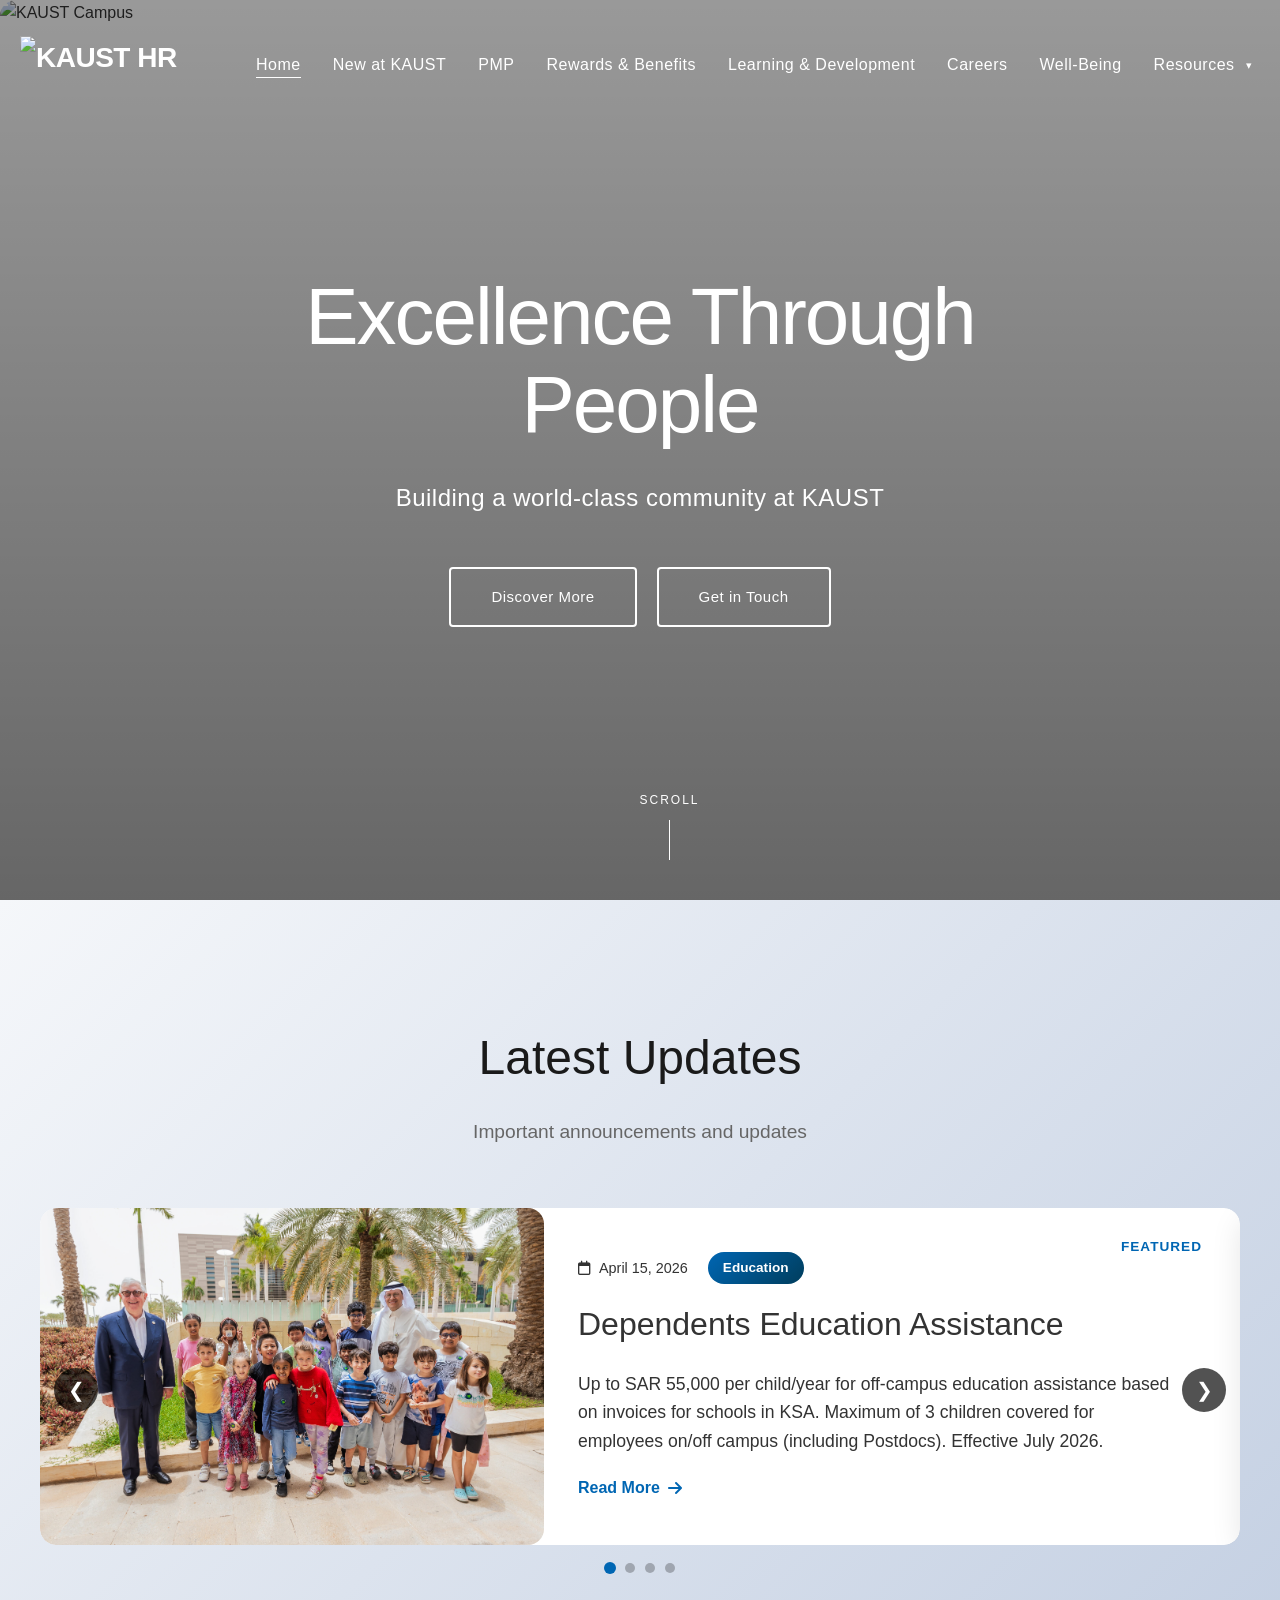
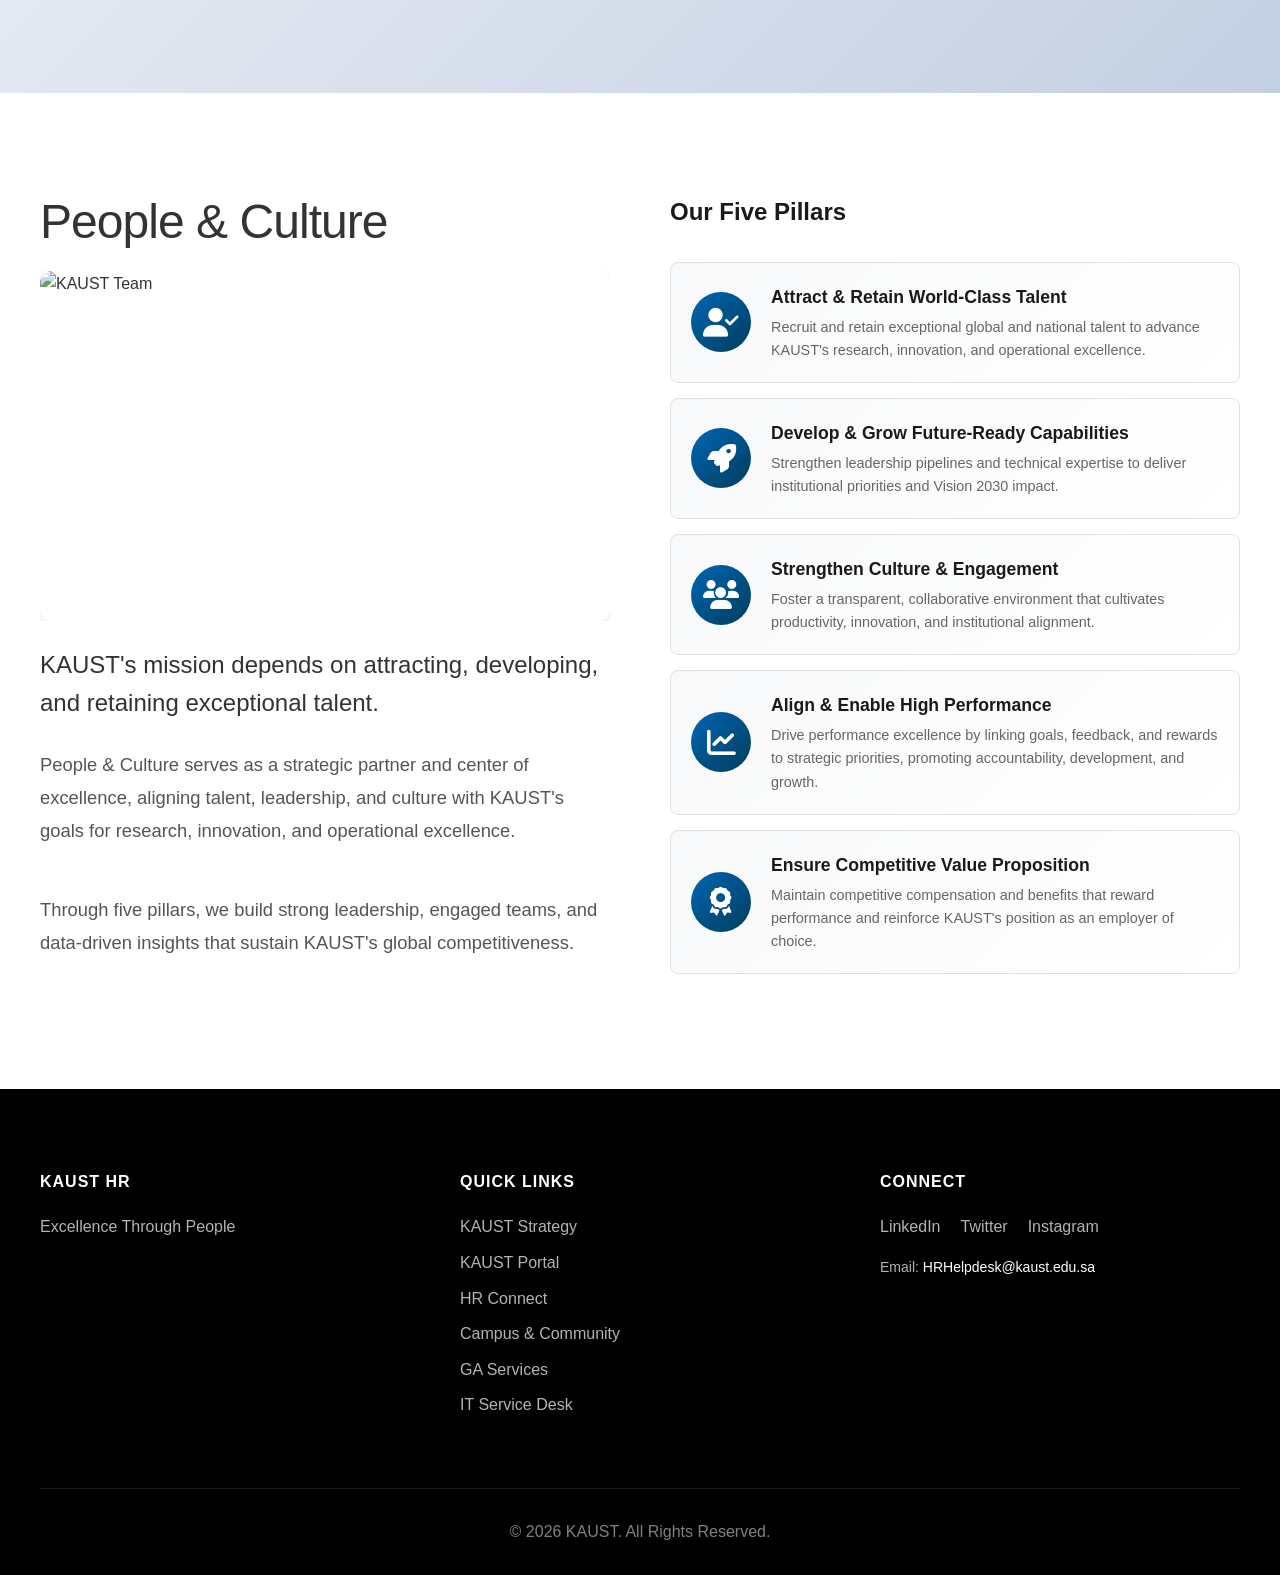
==== commit 9547a2bd: "Update index.html" ====
--- a/index.html
+++ b/index.html
@@ -13,7 +13,7 @@
     <!-- Navigation -->
     <nav class="nav" id="navbar">
         <div class="nav-container">
-            <a href="index.html" class="nav-logo"><img src="https://hr.kaust.edu.sa/wp-content/uploads/2020/01/HR_170803_Human-Resources-Logo-Lockup_Colored-e1578895848837.png" alt="KAUST HR" class="nav-logo-img"></a>
+            <a href="index.html" class="nav-logo"><img src="https://pearnkandola.com/wp-content/uploads/KAUST-LOGO-1.svg" alt="KAUST HR" class="nav-logo-img"></a>
             <button class="nav-toggle" id="nav-toggle">
                 <span></span>
                 <span></span>
